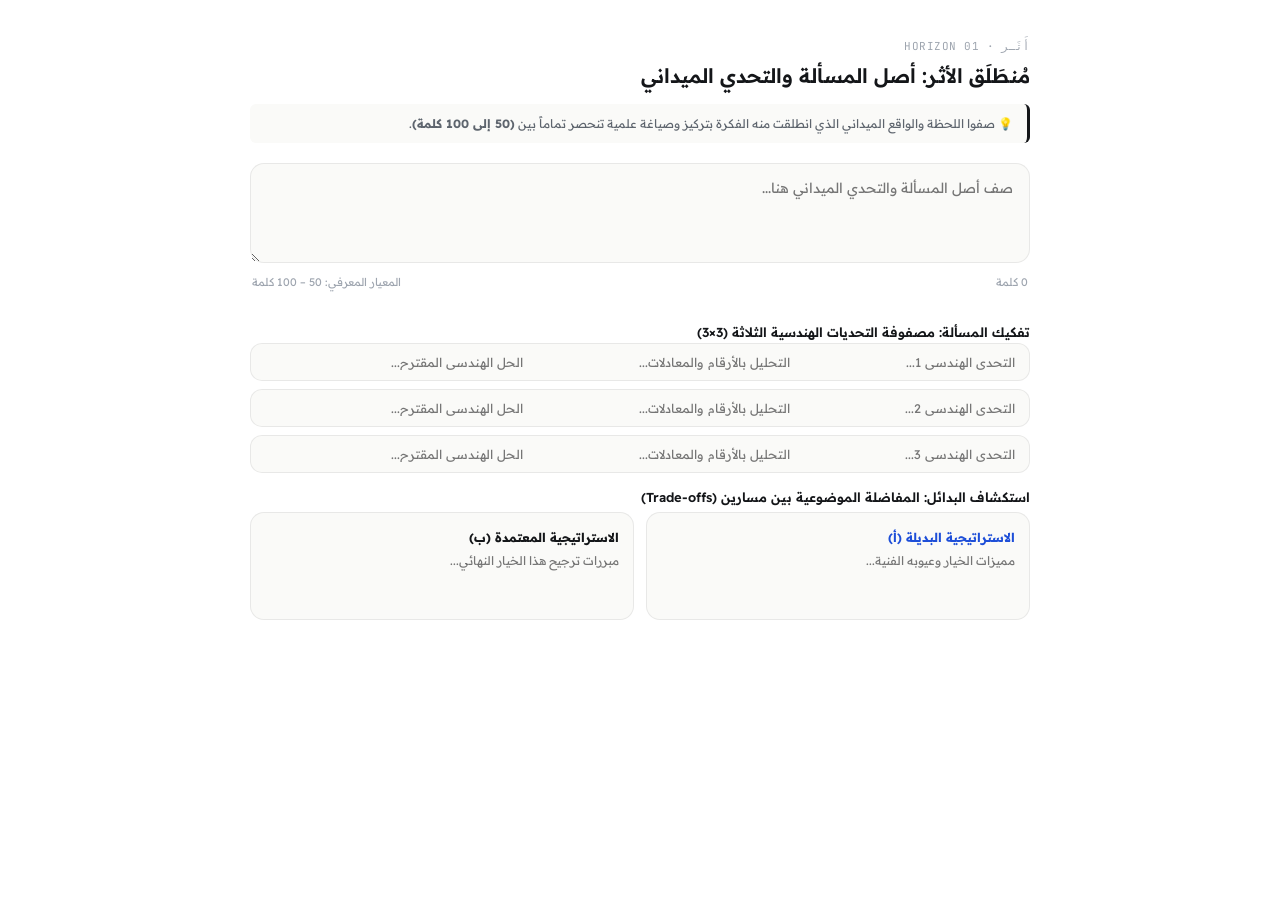
==== modules/01_منطلق_الأثر.html @ 94211a94 "Add files via upload" ====
<!DOCTYPE html>
<html lang="ar" dir="rtl">
<head>
  <meta charset="UTF-8">
  <meta name="viewport" content="width=device-width, initial-scale=1.0">
  <link rel="preconnect" href="https://fonts.googleapis.com">
  <link rel="preconnect" href="https://fonts.gstatic.com" crossorigin>
  <link href="https://fonts.googleapis.com/css2?family=JetBrains+Mono:wght@400;500;600&family=Readex+Pro:wght@300;400;500;600;700&display=swap" rel="stylesheet">

  <style>
    :root {
      --bg: #ffffff;
      --text-main: #141619;
      --text-muted: #5e656e;
      --text-subtle: #9ea5af;
      --border: rgba(0, 0, 0, 0.07);
      --accent-emerald: #10b981;
      --font-body: 'Readex Pro', sans-serif;
      --font-code: 'JetBrains Mono', monospace;
      --ease-genesis: cubic-bezier(0.16, 1, 0.3, 1);
    }

    * { box-sizing: border-box; margin: 0; padding: 0; font-family: var(--font-body); }
    body { background: var(--bg); color: var(--text-main); padding: clamp(20px, 3.5vw, 32px); line-height: 1.6; }

    .module-container { max-width: 780px; margin: 0 auto; display: flex; flex-direction: column; gap: 20px; }

    /* التولد النقطي المتتابع */
    .genesis-node {
      opacity: 0;
      transform-origin: center;
      animation: genesisBloom 0.7s var(--ease-genesis) forwards;
    }
    @keyframes genesisBloom {
      from { opacity: 0; transform: scale(0.95); filter: blur(5px); }
      to { opacity: 1; transform: scale(1); filter: blur(0); }
    }
    .d-1 { animation-delay: 0.08s; }
    .d-2 { animation-delay: 0.16s; }
    .d-3 { animation-delay: 0.24s; }

    .header-tag { font-family: var(--font-code); font-size: 11px; color: var(--text-subtle); letter-spacing: 0.5px; }
    h2 { font-size: clamp(17px, 3vw, 20px); font-weight: 600; margin: 2px 0 12px; }

    .guide-callout {
      background: #fafaf8; border-right: 3px solid var(--text-main);
      padding: 10px 14px; border-radius: 6px; font-size: 12px; color: var(--text-muted); line-height: 1.6;
    }

    textarea.input-box {
      width: 100%; border: 1px solid var(--border); border-radius: 14px;
      padding: 12px 16px; font-size: 14px; line-height: 1.8; color: var(--text-main);
      background: #fafaf8; outline: none; resize: vertical; min-height: 100px;
      transition: all 0.25s ease;
    }
    textarea.input-box:focus { border-color: var(--text-main); background: #ffffff; }

    .word-meter-bar {
      display: flex; justify-content: space-between; align-items: center;
      font-family: var(--font-code); font-size: 11px; color: var(--text-subtle); padding: 4px 2px;
    }
    .badge-in { color: var(--accent-emerald); font-weight: 600; }

    /* مصفوفة 3×3 */
    .section-subtitle { font-size: 13px; font-weight: 600; margin-top: 6px; }
    .matrix-row {
      background: #fafaf8; border: 1px solid var(--border); border-radius: 12px;
      padding: 10px 14px; display: grid; grid-template-columns: 1fr 1.2fr 1.2fr; gap: 10px; margin-bottom: 8px;
    }
    @media(max-width: 600px) { .matrix-row { grid-template-columns: 1fr; } }
    .matrix-row input { border: none; background: transparent; outline: none; font-size: 12.5px; color: var(--text-main); }

    /* مقارنة الاستراتيجيات البديلة */
    .strategy-grid { display: grid; grid-template-columns: 1fr 1fr; gap: 12px; margin-top: 4px; }
    @media(max-width: 600px) { .strategy-grid { grid-template-columns: 1fr; } }
    .strategy-card { background: #fafaf8; border: 1px solid var(--border); border-radius: 14px; padding: 14px; }
    .strategy-card strong { font-size: 12.5px; display: block; margin-bottom: 6px; }
    .strategy-card textarea { width: 100%; border: none; background: transparent; outline: none; font-size: 12px; resize: none; min-height: 45px; }
  </style>
</head>
<body>

  <div class="module-container">
    <div class="genesis-node d-1">
      <span class="header-tag">أَثَـر · HORIZON 01</span>
      <h2>مُنطَلَق الأثـر: أصل المسألة والتحدي الميداني</h2>
      <div class="guide-callout">
        💡 صفوا اللحظة والواقع الميداني الذي انطلقت منه الفكرة بتركيز وصياغة علمية تنحصر تماماً بين <strong>(50 إلى 100 كلمة)</strong>.
      </div>
    </div>

    <div class="genesis-node d-2">
      <textarea class="input-box" id="originText" placeholder="صف أصل المسألة والتحدي الميداني هنا..." oninput="audit()"></textarea>
      <div class="word-meter-bar">
        <span id="meterBadge">0 كلمة</span>
        <span>المعيار المعرفي: 50 – 100 كلمة</span>
      </div>
    </div>

    <div class="genesis-node d-3">
      <div class="section-subtitle">تفكيك المسألة: مصفوفة التحديات الهندسية الثلاثة (3×3)</div>
      
      <div class="matrix-row">
        <input type="text" id="m1_t" placeholder="التحدي الهندسي 1..." oninput="save()">
        <input type="text" id="m1_a" placeholder="التحليل بالأرقام والمعادلات..." oninput="save()">
        <input type="text" id="m1_s" placeholder="الحل الهندسي المقترح..." oninput="save()">
      </div>
      <div class="matrix-row">
        <input type="text" id="m2_t" placeholder="التحدي الهندسي 2..." oninput="save()">
        <input type="text" id="m2_a" placeholder="التحليل بالأرقام والمعادلات..." oninput="save()">
        <input type="text" id="m2_s" placeholder="الحل الهندسي المقترح..." oninput="save()">
      </div>
      <div class="matrix-row">
        <input type="text" id="m3_t" placeholder="التحدي الهندسي 3..." oninput="save()">
        <input type="text" id="m3_a" placeholder="التحليل بالأرقام والمعادلات..." oninput="save()">
        <input type="text" id="m3_s" placeholder="الحل الهندسي المقترح..." oninput="save()">
      </div>

      <div class="section-subtitle" style="margin-top: 14px;">استكشاف البدائل: المفاضلة الموضوعية بين مسارين (Trade-offs)</div>
      <div class="strategy-grid">
        <div class="strategy-card">
          <strong style="color:#1d4ed8;">الاستراتيجية البديلة (أ)</strong>
          <textarea id="stratA" placeholder="مميزات الخيار وعيوبه الفنية..." oninput="save()"></textarea>
        </div>
        <div class="strategy-card">
          <strong style="color:var(--text-main);">الاستراتيجية المعتمدة (ب)</strong>
          <textarea id="stratB" placeholder="مبررات ترجيح هذا الخيار النهائي..." oninput="save()"></textarea>
        </div>
      </div>
    </div>
  </div>

  <script>
    function audit() {
      const val = document.getElementById('originText').value.trim();
      const count = val ? val.split(/\s+/).length : 0;
      const badge = document.getElementById('meterBadge');
      badge.innerText = `${count} كلمة`;
      if (count >= 50 && count <= 100) {
        badge.className = "badge-in";
        badge.innerText = `${count} كلمة · النطاق المعياري مكتمل بتوازن ✓`;
      } else {
        badge.className = "";
      }
      save();
    }

    function save() {
      localStorage.setItem('ATHAR_MODULE_01', JSON.stringify({
        origin: document.getElementById('originText').value,
        m1: [document.getElementById('m1_t').value, document.getElementById('m1_a').value, document.getElementById('m1_s').value],
        m2: [document.getElementById('m2_t').value, document.getElementById('m2_a').value, document.getElementById('m2_s').value],
        m3: [document.getElementById('m3_t').value, document.getElementById('m3_a').value, document.getElementById('m3_s').value],
        stratA: document.getElementById('stratA').value,
        stratB: document.getElementById('stratB').value
      }));
    }

    window.onload = () => {
      const raw = localStorage.getItem('ATHAR_MODULE_01');
      if (raw) {
        const d = JSON.parse(raw);
        document.getElementById('originText').value = d.origin || '';
        if (d.m1) [document.getElementById('m1_t').value, document.getElementById('m1_a').value, document.getElementById('m1_s').value] = d.m1;
        if (d.m2) [document.getElementById('m2_t').value, document.getElementById('m2_a').value, document.getElementById('m2_s').value] = d.m2;
        if (d.m3) [document.getElementById('m3_t').value, document.getElementById('m3_a').value, document.getElementById('m3_s').value] = d.m3;
        document.getElementById('stratA').value = d.stratA || '';
        document.getElementById('stratB').value = d.stratB || '';
        audit();
      }
    };
  </script>
</body>
</html>
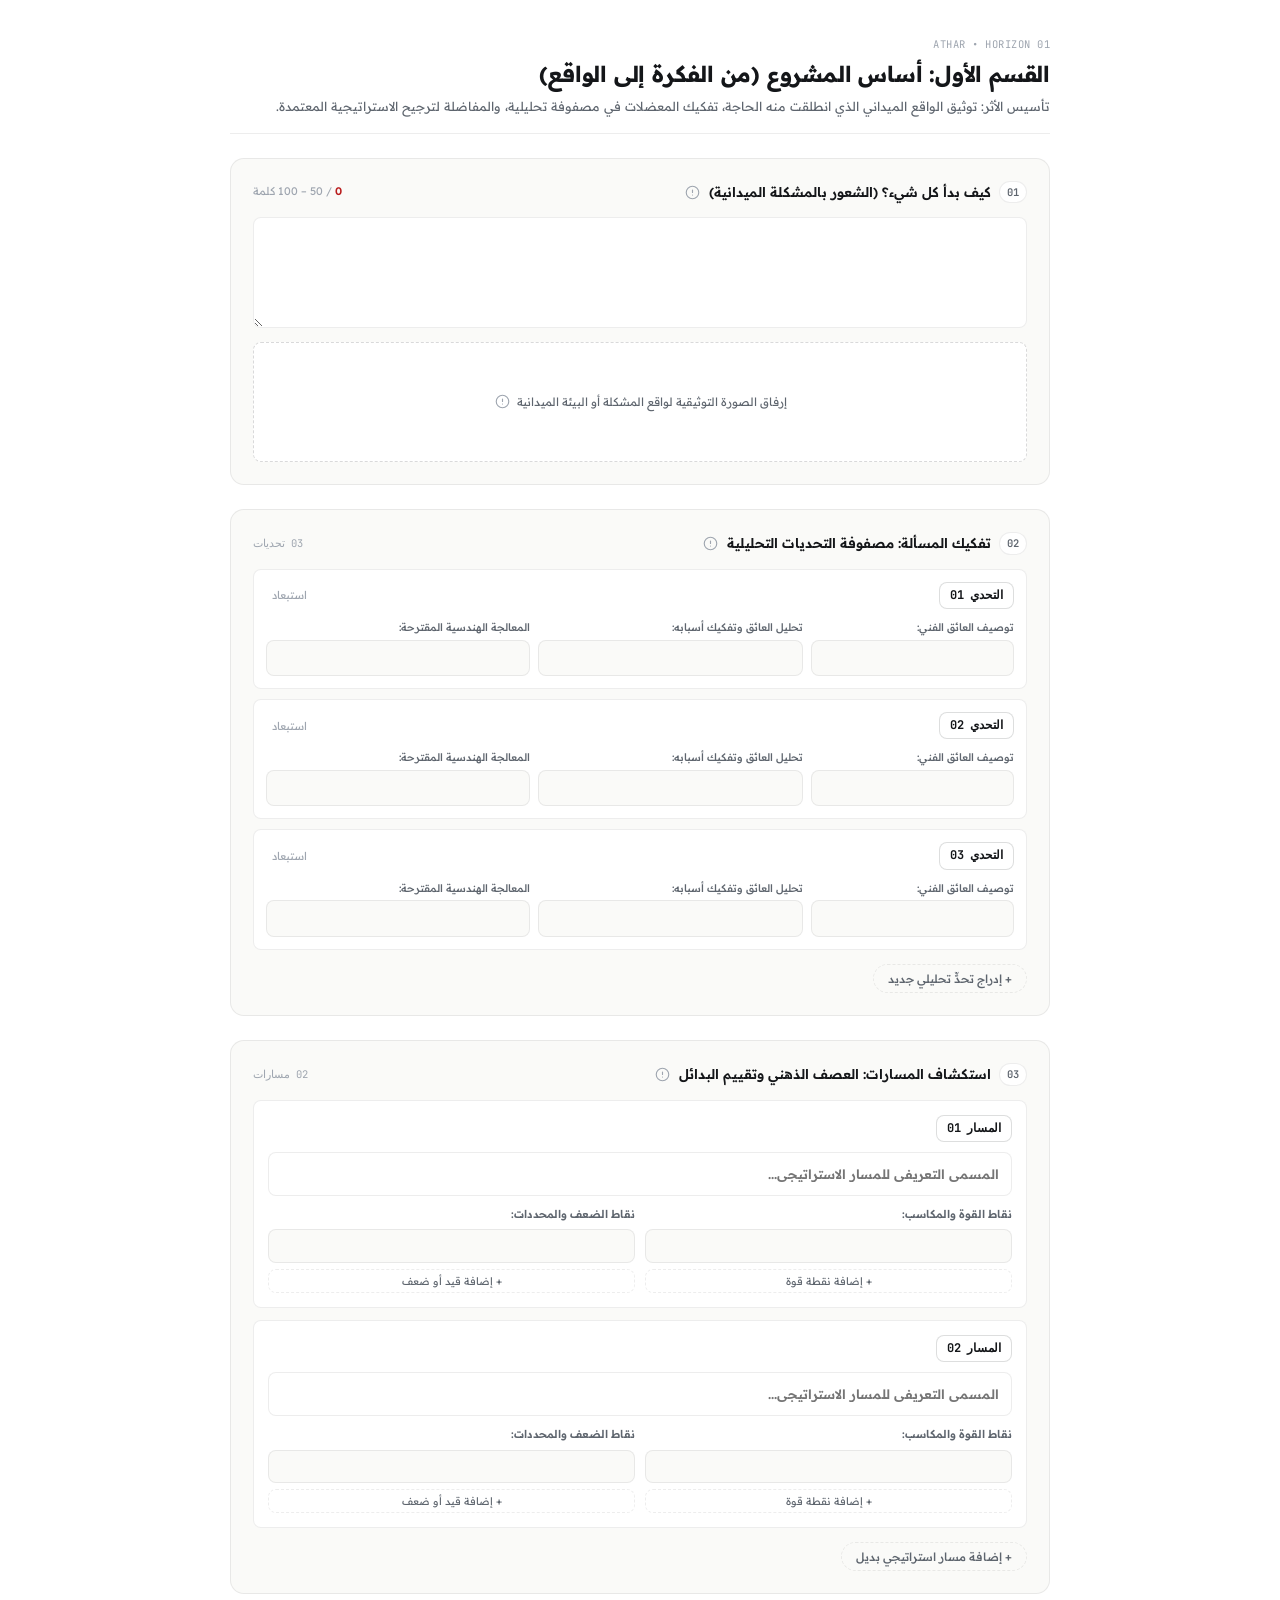
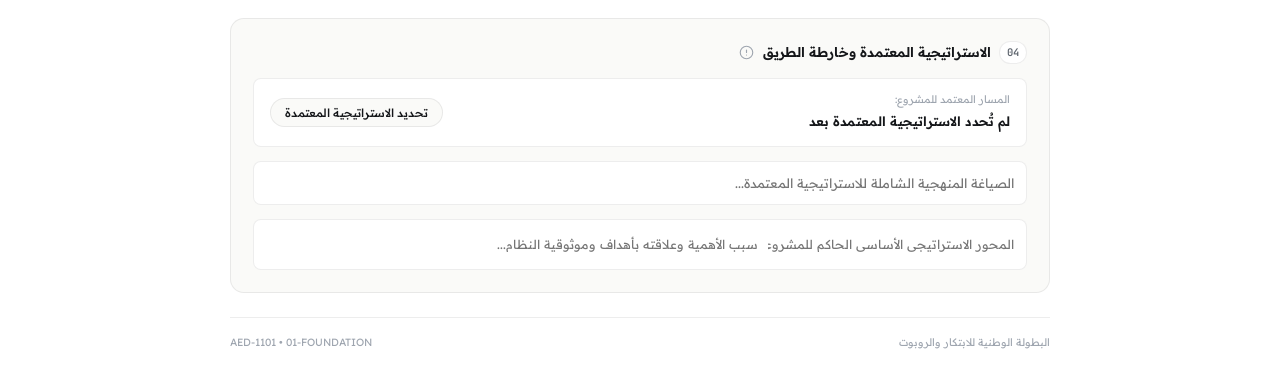
==== commit 7eed927a: "Update 01_منطلق_الأثر.html" ====
--- a/modules/01_منطلق_الأثر.html
+++ b/modules/01_منطلق_الأثر.html
@@ -2,173 +2,1257 @@
 <html lang="ar" dir="rtl">
 <head>
   <meta charset="UTF-8">
-  <meta name="viewport" content="width=device-width, initial-scale=1.0">
+  <meta name="viewport" content="width=device-width, initial-scale=1.0, maximum-scale=1.0, user-scalable=no, viewport-fit=cover">
+  <title>أَثَـر • مُنطَلَق الأثر</title>
+  
   <link rel="preconnect" href="https://fonts.googleapis.com">
   <link rel="preconnect" href="https://fonts.gstatic.com" crossorigin>
-  <link href="https://fonts.googleapis.com/css2?family=JetBrains+Mono:wght@400;500;600&family=Readex+Pro:wght@300;400;500;600;700&display=swap" rel="stylesheet">
+  <link href="https://fonts.googleapis.com/css2?family=JetBrains+Mono:wght@400;500;600;700&family=Readex+Pro:wght@300;400;500;600;700&display=swap" rel="stylesheet">
 
   <style>
     :root {
-      --bg: #ffffff;
-      --text-main: #141619;
-      --text-muted: #5e656e;
-      --text-subtle: #9ea5af;
-      --border: rgba(0, 0, 0, 0.07);
-      --accent-emerald: #10b981;
-      --font-body: 'Readex Pro', sans-serif;
+      --bg-sky: #faf9f6;
+      --surface-pure: #ffffff;
+      --surface-card: #fafaf8;
+      
+      --ink-deep: #141619;
+      --ink-soft: #5e656e;
+      --ink-subtle: #9ea5af;
+
+      --border-whisper: rgba(0, 0, 0, 0.07);
+      --border-focus: rgba(20, 22, 25, 0.3);
+
+      --accent-valid: #10b981;
+      --accent-alert: #b91c1c;
+
+      --font-body: 'Readex Pro', -apple-system, sans-serif;
       --font-code: 'JetBrains Mono', monospace;
-      --ease-genesis: cubic-bezier(0.16, 1, 0.3, 1);
-    }
-
-    * { box-sizing: border-box; margin: 0; padding: 0; font-family: var(--font-body); }
-    body { background: var(--bg); color: var(--text-main); padding: clamp(20px, 3.5vw, 32px); line-height: 1.6; }
-
-    .module-container { max-width: 780px; margin: 0 auto; display: flex; flex-direction: column; gap: 20px; }
-
-    /* التولد النقطي المتتابع */
-    .genesis-node {
+
+      --radius-sm: 8px;
+      --radius-md: 14px;
+      --radius-pill: 9999px;
+
+      --ease: cubic-bezier(0.16, 1, 0.3, 1);
+    }
+
+    * {
+      box-sizing: border-box;
+      margin: 0;
+      padding: 0;
+      font-family: var(--font-body);
+      -webkit-font-smoothing: antialiased;
+    }
+
+    html, body {
+      width: 100%;
+      max-width: 100vw;
+      overflow-x: hidden;
+      background-color: var(--surface-pure);
+      color: var(--ink-deep);
+    }
+
+    body {
+      padding: clamp(16px, 3.5vw, 36px) clamp(12px, 3vw, 28px);
+      line-height: 1.6;
+    }
+
+    .master-flow {
+      max-width: 820px;
+      margin: 0 auto;
+      display: flex;
+      flex-direction: column;
+      gap: 24px;
+      width: 100%;
+    }
+
+    /* الترويسة الرئيسية */
+    .folio-header {
+      display: flex;
+      flex-direction: column;
+      gap: 4px;
+      padding-bottom: 16px;
+      border-bottom: 1px solid var(--border-whisper);
+    }
+    .folio-meta {
+      font-family: var(--font-code);
+      font-size: 10.5px;
+      color: var(--ink-subtle);
+      letter-spacing: 0.5px;
+    }
+    .folio-heading {
+      font-size: clamp(18px, 2.8vw, 22px);
+      font-weight: 700;
+      letter-spacing: -0.2px;
+      color: var(--ink-deep);
+    }
+    .folio-brief {
+      font-size: 12.5px;
+      color: var(--ink-soft);
+      line-height: 1.65;
+    }
+
+    /* كتل الأقسام */
+    .stage-section {
+      background: var(--surface-card);
+      border-radius: var(--radius-md);
+      border: 1px solid var(--border-whisper);
+      padding: clamp(14px, 3vw, 22px);
+      display: flex;
+      flex-direction: column;
+      gap: 14px;
+      transition: all 0.3s var(--ease);
+      scroll-margin-top: 18px;
+    }
+    .stage-section:focus-within {
+      background: var(--surface-pure);
+      border-color: rgba(20, 22, 25, 0.2);
+      box-shadow: 0 10px 30px -10px rgba(0, 0, 0, 0.04);
+    }
+
+    .stage-bar {
+      display: flex;
+      justify-content: space-between;
+      align-items: center;
+      gap: 10px;
+      flex-wrap: wrap;
+    }
+    .stage-identity {
+      display: flex;
+      align-items: center;
+      gap: 8px;
+      flex: 1;
+      min-width: 200px;
+    }
+    .stage-num {
+      font-family: var(--font-code);
+      font-size: 10.5px;
+      font-weight: 600;
+      color: var(--ink-soft);
+      background: var(--surface-pure);
+      padding: 2px 7px;
+      border-radius: var(--radius-pill);
+      border: 1px solid var(--border-whisper);
+      flex-shrink: 0;
+    }
+    .stage-title {
+      font-size: 13.5px;
+      font-weight: 600;
+      color: var(--ink-deep);
+      line-height: 1.4;
+    }
+
+    /* شارات الترقيم التلقائي الموقرة */
+    .auto-num-badge {
+      font-family: var(--font-code);
+      font-size: 12px;
+      font-weight: 700;
+      color: var(--ink-deep);
+      background: var(--surface-pure);
+      padding: 3px 10px;
+      border-radius: var(--radius-sm);
+      border: 1px solid rgba(20, 22, 25, 0.14);
+      letter-spacing: -0.2px;
+      display: inline-flex;
+      align-items: center;
+      gap: 6px;
+    }
+
+    /* زر التلميح */
+    .beacon-btn {
+      width: 18px;
+      height: 18px;
+      border-radius: 50%;
+      border: none;
+      background: transparent;
+      display: inline-flex;
+      align-items: center;
+      justify-content: center;
+      color: var(--ink-subtle);
+      cursor: pointer;
+      flex-shrink: 0;
+      padding: 0;
+      transition: color 0.2s, transform 0.2s;
+    }
+    .beacon-btn:hover, .beacon-btn.active {
+      color: var(--ink-deep);
+      transform: scale(1.15);
+    }
+    .beacon-btn svg {
+      width: 15px;
+      height: 15px;
+    }
+
+    /* النافذة العائمة المركزية المانعة للفيضان */
+    #masterTooltip {
+      position: fixed;
+      z-index: 100000;
+      background: #141619;
+      color: #ffffff;
+      font-size: 11px;
+      font-weight: 400;
+      line-height: 1.55;
+      padding: 9px 13px;
+      border-radius: var(--radius-sm);
+      box-shadow: 0 10px 30px rgba(0, 0, 0, 0.25);
+      pointer-events: none;
       opacity: 0;
-      transform-origin: center;
-      animation: genesisBloom 0.7s var(--ease-genesis) forwards;
-    }
-    @keyframes genesisBloom {
-      from { opacity: 0; transform: scale(0.95); filter: blur(5px); }
-      to { opacity: 1; transform: scale(1); filter: blur(0); }
-    }
-    .d-1 { animation-delay: 0.08s; }
-    .d-2 { animation-delay: 0.16s; }
-    .d-3 { animation-delay: 0.24s; }
-
-    .header-tag { font-family: var(--font-code); font-size: 11px; color: var(--text-subtle); letter-spacing: 0.5px; }
-    h2 { font-size: clamp(17px, 3vw, 20px); font-weight: 600; margin: 2px 0 12px; }
-
-    .guide-callout {
-      background: #fafaf8; border-right: 3px solid var(--text-main);
-      padding: 10px 14px; border-radius: 6px; font-size: 12px; color: var(--text-muted); line-height: 1.6;
-    }
-
-    textarea.input-box {
-      width: 100%; border: 1px solid var(--border); border-radius: 14px;
-      padding: 12px 16px; font-size: 14px; line-height: 1.8; color: var(--text-main);
-      background: #fafaf8; outline: none; resize: vertical; min-height: 100px;
-      transition: all 0.25s ease;
-    }
-    textarea.input-box:focus { border-color: var(--text-main); background: #ffffff; }
-
-    .word-meter-bar {
-      display: flex; justify-content: space-between; align-items: center;
-      font-family: var(--font-code); font-size: 11px; color: var(--text-subtle); padding: 4px 2px;
-    }
-    .badge-in { color: var(--accent-emerald); font-weight: 600; }
-
-    /* مصفوفة 3×3 */
-    .section-subtitle { font-size: 13px; font-weight: 600; margin-top: 6px; }
-    .matrix-row {
-      background: #fafaf8; border: 1px solid var(--border); border-radius: 12px;
-      padding: 10px 14px; display: grid; grid-template-columns: 1fr 1.2fr 1.2fr; gap: 10px; margin-bottom: 8px;
-    }
-    @media(max-width: 600px) { .matrix-row { grid-template-columns: 1fr; } }
-    .matrix-row input { border: none; background: transparent; outline: none; font-size: 12.5px; color: var(--text-main); }
-
-    /* مقارنة الاستراتيجيات البديلة */
-    .strategy-grid { display: grid; grid-template-columns: 1fr 1fr; gap: 12px; margin-top: 4px; }
-    @media(max-width: 600px) { .strategy-grid { grid-template-columns: 1fr; } }
-    .strategy-card { background: #fafaf8; border: 1px solid var(--border); border-radius: 14px; padding: 14px; }
-    .strategy-card strong { font-size: 12.5px; display: block; margin-bottom: 6px; }
-    .strategy-card textarea { width: 100%; border: none; background: transparent; outline: none; font-size: 12px; resize: none; min-height: 45px; }
+      visibility: hidden;
+      transform: translateY(4px);
+      transition: opacity 0.2s var(--ease), transform 0.2s var(--ease);
+      max-width: 250px;
+      box-sizing: border-box;
+      white-space: normal;
+    }
+    #masterTooltip.visible {
+      opacity: 1;
+      visibility: visible;
+      transform: translateY(0);
+    }
+
+    /* عداد الكلمات المندمج */
+    .word-meter-inline {
+      font-family: var(--font-code);
+      font-size: 11px;
+      color: var(--ink-subtle);
+      display: inline-flex;
+      align-items: baseline;
+      gap: 3px;
+      white-space: nowrap !important;
+      flex-shrink: 0;
+    }
+    .meter-current {
+      font-weight: 600;
+      color: var(--ink-soft);
+      transition: color 0.2s;
+    }
+    .word-meter-inline.in-range .meter-current { color: var(--accent-valid); }
+    .word-meter-inline.out-range .meter-current { color: var(--accent-alert); }
+
+    /* الحقول النصية المعيارية */
+    textarea, input[type="text"] {
+      width: 100%;
+      border: 1px solid var(--border-whisper);
+      border-radius: var(--radius-sm);
+      padding: 10px 12px;
+      font-size: 13px;
+      line-height: 1.7;
+      color: var(--ink-deep);
+      background: var(--surface-pure);
+      outline: none;
+      transition: border-color 0.2s var(--ease), box-shadow 0.2s var(--ease);
+    }
+    textarea:focus, input[type="text"]:focus {
+      border-color: var(--border-focus);
+      box-shadow: 0 0 0 3px rgba(20, 22, 25, 0.035);
+    }
+    textarea {
+      resize: vertical;
+      min-height: 75px;
+    }
+
+    /* مسرح إرفاق الصورة التأسيسية */
+    .media-shelf {
+      border: 1px dashed rgba(20, 22, 25, 0.16);
+      border-radius: var(--radius-sm);
+      background: var(--surface-pure);
+      padding: 16px;
+      display: flex;
+      flex-direction: column;
+      align-items: center;
+      justify-content: center;
+      text-align: center;
+      gap: 6px;
+      cursor: pointer;
+      position: relative;
+      transition: border-color 0.2s;
+      min-height: 120px;
+    }
+    .media-shelf:hover {
+      border-color: var(--ink-deep);
+    }
+    .media-shelf-text {
+      font-size: 11.5px;
+      color: var(--ink-soft);
+    }
+    .media-display {
+      max-width: 100%;
+      max-height: 240px;
+      border-radius: var(--radius-sm);
+      display: none;
+      object-fit: contain;
+    }
+
+    /* نظام الحذف والتأكيد السلس من خطوتين */
+    .inline-action-slot {
+      display: flex;
+      align-items: center;
+      gap: 6px;
+    }
+    .btn-discrete-action {
+      border: none;
+      background: transparent;
+      color: var(--ink-subtle);
+      cursor: pointer;
+      font-size: 11px;
+      padding: 3px 6px;
+      border-radius: var(--radius-sm);
+      transition: all 0.2s var(--ease);
+    }
+    .btn-discrete-action:hover { color: var(--accent-alert); }
+
+    .confirm-pop-deck {
+      display: none;
+      align-items: center;
+      gap: 6px;
+      background: var(--surface-pure);
+      padding: 2px 6px;
+      border-radius: var(--radius-sm);
+      border: 1px solid rgba(185, 28, 28, 0.25);
+    }
+    .confirm-pop-deck.active {
+      display: inline-flex;
+    }
+    .btn-affirm-del {
+      border: none;
+      background: var(--accent-alert);
+      color: #ffffff;
+      font-size: 10px;
+      font-weight: 600;
+      padding: 3px 8px;
+      border-radius: var(--radius-pill);
+      cursor: pointer;
+    }
+    .btn-cancel-del {
+      border: none;
+      background: transparent;
+      color: var(--ink-soft);
+      font-size: 10px;
+      cursor: pointer;
+      padding: 2px 4px;
+    }
+
+    /* مصفوفة التحديات التحليلية */
+    .ledger-stack {
+      display: flex;
+      flex-direction: column;
+      gap: 10px;
+    }
+    .ledger-entry {
+      background: var(--surface-pure);
+      border: 1px solid var(--border-whisper);
+      border-radius: var(--radius-sm);
+      padding: 12px;
+      display: flex;
+      flex-direction: column;
+      gap: 10px;
+      scroll-margin-top: 18px;
+    }
+    .ledger-head {
+      display: flex;
+      justify-content: space-between;
+      align-items: center;
+    }
+
+    .ledger-triplet {
+      display: grid;
+      grid-template-columns: 1fr 1.3fr 1.3fr;
+      gap: 8px;
+    }
+    @media(max-width: 650px) {
+      .ledger-triplet { grid-template-columns: 1fr; }
+    }
+    .triplet-label {
+      font-size: 10.5px;
+      font-weight: 500;
+      color: var(--ink-soft);
+      margin-bottom: 4px;
+      display: block;
+    }
+    .ledger-triplet input {
+      background: var(--surface-card);
+      font-size: 12px;
+      padding: 7px 10px;
+    }
+
+    /* فضاء استكشاف البدائل */
+    .strategy-deck {
+      display: flex;
+      flex-direction: column;
+      gap: 12px;
+    }
+    .strategy-card {
+      border: 1px solid var(--border-whisper);
+      border-radius: var(--radius-sm);
+      background: var(--surface-pure);
+      padding: 14px;
+      display: flex;
+      flex-direction: column;
+      gap: 10px;
+      transition: border-color 0.2s;
+      scroll-margin-top: 18px;
+    }
+    .strategy-card.is-chosen {
+      border-color: var(--ink-deep);
+      box-shadow: 0 4px 14px -4px rgba(0, 0, 0, 0.05);
+    }
+    .strategy-top-line {
+      display: flex;
+      justify-content: space-between;
+      align-items: center;
+    }
+
+    /* التعديد الذري لنقاط القوة والضعف */
+    .atomic-split-grid {
+      display: grid;
+      grid-template-columns: 1fr 1fr;
+      gap: 10px;
+    }
+    @media(max-width: 600px) {
+      .atomic-split-grid { grid-template-columns: 1fr; }
+    }
+    .atomic-column {
+      display: flex;
+      flex-direction: column;
+      gap: 6px;
+    }
+    .atomic-column-header {
+      font-size: 11px;
+      font-weight: 600;
+      color: var(--ink-soft);
+    }
+    .atomic-list {
+      display: flex;
+      flex-direction: column;
+      gap: 6px;
+    }
+    .atomic-point-row {
+      display: flex;
+      align-items: center;
+      gap: 4px;
+    }
+    .atomic-point-row input {
+      background: var(--surface-card);
+      padding: 6px 9px;
+      font-size: 11.5px;
+    }
+    .btn-remove-point {
+      border: none;
+      background: transparent;
+      color: var(--ink-subtle);
+      cursor: pointer;
+      font-size: 11px;
+      padding: 2px 4px;
+    }
+    .btn-remove-point:hover { color: var(--accent-alert); }
+
+    .btn-add-point {
+      background: transparent;
+      border: 1px dashed var(--border-whisper);
+      border-radius: var(--radius-sm);
+      padding: 4px 8px;
+      font-size: 10.5px;
+      color: var(--ink-soft);
+      cursor: pointer;
+      text-align: center;
+      transition: all 0.2s;
+    }
+    .btn-add-point:hover {
+      border-color: var(--ink-deep);
+      color: var(--ink-deep);
+    }
+
+    /* أزرار الإضافة الذرية */
+    .btn-append-atom {
+      background: transparent;
+      border: 1px dashed var(--border-whisper);
+      border-radius: var(--radius-pill);
+      padding: 6px 14px;
+      font-size: 11.5px;
+      font-weight: 500;
+      color: var(--ink-soft);
+      cursor: pointer;
+      display: inline-flex;
+      align-items: center;
+      gap: 5px;
+      align-self: flex-start;
+      transition: all 0.2s;
+    }
+    .btn-append-atom:hover {
+      border-color: var(--ink-deep);
+      color: var(--ink-deep);
+    }
+
+    /* المحطة الرابعة: الاستراتيجية المعتمدة ومحورها الأساسي */
+    .adopted-verdict-card {
+      border: 1px solid var(--border-whisper);
+      border-radius: var(--radius-sm);
+      background: var(--surface-pure);
+      padding: 12px 16px;
+      display: flex;
+      justify-content: space-between;
+      align-items: center;
+      gap: 12px;
+      flex-wrap: wrap;
+    }
+    .adopted-title-view {
+      font-size: 13px;
+      font-weight: 600;
+      color: var(--ink-deep);
+    }
+    .btn-invoke-picker {
+      background: var(--surface-card);
+      border: 1px solid var(--border-whisper);
+      border-radius: var(--radius-pill);
+      padding: 6px 14px;
+      font-size: 11.5px;
+      font-weight: 500;
+      color: var(--ink-deep);
+      cursor: pointer;
+      transition: all 0.2s;
+    }
+    .btn-invoke-picker:hover {
+      background: var(--ink-deep);
+      color: #ffffff;
+      border-color: var(--ink-deep);
+    }
+
+    /* المحور الاستراتيجي الأساسي المفرَد */
+    .single-pillar-layout {
+      display: grid;
+      grid-template-columns: 1fr 2fr;
+      gap: 10px;
+      background: var(--surface-pure);
+      border: 1px solid var(--border-whisper);
+      border-radius: var(--radius-sm);
+      padding: 10px 12px;
+      align-items: center;
+    }
+    @media (max-width: 600px) {
+      .single-pillar-layout { grid-template-columns: 1fr; }
+    }
+    .single-pillar-layout input {
+      border: none;
+      background: transparent;
+      padding: 4px 0;
+      font-size: 12.5px;
+      border-radius: 0;
+    }
+    .single-pillar-layout input:focus {
+      border-bottom: 1px solid var(--ink-deep);
+      box-shadow: none;
+    }
+
+    /* نافذة الاختيار المنضبطة */
+    .sheet-scrim {
+      position: fixed;
+      top: 0; left: 0; right: 0; bottom: 0;
+      background: rgba(20, 22, 25, 0.4);
+      backdrop-filter: blur(4px);
+      display: none;
+      align-items: center;
+      justify-content: center;
+      z-index: 20000;
+      padding: 16px;
+    }
+    .sheet-card {
+      background: var(--surface-pure);
+      border-radius: var(--radius-md);
+      border: 1px solid var(--border-whisper);
+      width: 100%;
+      max-width: 520px;
+      padding: 20px;
+      display: flex;
+      flex-direction: column;
+      gap: 14px;
+      box-shadow: 0 16px 40px rgba(0, 0, 0, 0.12);
+    }
+    .sheet-stream {
+      display: flex;
+      flex-direction: column;
+      gap: 8px;
+      max-height: 300px;
+      overflow-y: auto;
+    }
+    .sheet-choice {
+      background: var(--surface-card);
+      border: 1px solid var(--border-whisper);
+      border-radius: var(--radius-sm);
+      padding: 10px 12px;
+      cursor: pointer;
+      display: flex;
+      flex-direction: column;
+      gap: 3px;
+      transition: all 0.2s;
+    }
+    .sheet-choice:hover {
+      border-color: var(--ink-deep);
+      background: #ffffff;
+    }
+    .sheet-choice.active {
+      border-color: var(--ink-deep);
+      background: #ffffff;
+      outline: 1.5px solid var(--ink-deep);
+    }
+
+    /* التذييل الرسمي */
+    .folio-footer {
+      display: flex;
+      justify-content: space-between;
+      align-items: center;
+      padding-top: 16px;
+      border-top: 1px solid var(--border-whisper);
+      font-size: 10.5px;
+      font-family: var(--font-code);
+      color: var(--ink-subtle);
+    }
   </style>
 </head>
 <body>
 
-  <div class="module-container">
-    <div class="genesis-node d-1">
-      <span class="header-tag">أَثَـر · HORIZON 01</span>
-      <h2>مُنطَلَق الأثـر: أصل المسألة والتحدي الميداني</h2>
-      <div class="guide-callout">
-        💡 صفوا اللحظة والواقع الميداني الذي انطلقت منه الفكرة بتركيز وصياغة علمية تنحصر تماماً بين <strong>(50 إلى 100 كلمة)</strong>.
-      </div>
-    </div>
-
-    <div class="genesis-node d-2">
-      <textarea class="input-box" id="originText" placeholder="صف أصل المسألة والتحدي الميداني هنا..." oninput="audit()"></textarea>
-      <div class="word-meter-bar">
-        <span id="meterBadge">0 كلمة</span>
-        <span>المعيار المعرفي: 50 – 100 كلمة</span>
-      </div>
-    </div>
-
-    <div class="genesis-node d-3">
-      <div class="section-subtitle">تفكيك المسألة: مصفوفة التحديات الهندسية الثلاثة (3×3)</div>
-      
-      <div class="matrix-row">
-        <input type="text" id="m1_t" placeholder="التحدي الهندسي 1..." oninput="save()">
-        <input type="text" id="m1_a" placeholder="التحليل بالأرقام والمعادلات..." oninput="save()">
-        <input type="text" id="m1_s" placeholder="الحل الهندسي المقترح..." oninput="save()">
-      </div>
-      <div class="matrix-row">
-        <input type="text" id="m2_t" placeholder="التحدي الهندسي 2..." oninput="save()">
-        <input type="text" id="m2_a" placeholder="التحليل بالأرقام والمعادلات..." oninput="save()">
-        <input type="text" id="m2_s" placeholder="الحل الهندسي المقترح..." oninput="save()">
-      </div>
-      <div class="matrix-row">
-        <input type="text" id="m3_t" placeholder="التحدي الهندسي 3..." oninput="save()">
-        <input type="text" id="m3_a" placeholder="التحليل بالأرقام والمعادلات..." oninput="save()">
-        <input type="text" id="m3_s" placeholder="الحل الهندسي المقترح..." oninput="save()">
-      </div>
-
-      <div class="section-subtitle" style="margin-top: 14px;">استكشاف البدائل: المفاضلة الموضوعية بين مسارين (Trade-offs)</div>
-      <div class="strategy-grid">
-        <div class="strategy-card">
-          <strong style="color:#1d4ed8;">الاستراتيجية البديلة (أ)</strong>
-          <textarea id="stratA" placeholder="مميزات الخيار وعيوبه الفنية..." oninput="save()"></textarea>
+  <!-- حاوية التلميح المركزية الحرة المحسوبة برمجياً لمنع فيضان الشاشة -->
+  <div id="masterTooltip"></div>
+
+  <div class="master-flow">
+
+    <!-- الترويسة الرئيسية -->
+    <header class="folio-header">
+      <span class="folio-meta">ATHAR • HORIZON 01</span>
+      <h1 class="folio-heading">القسم الأول: أساس المشروع (من الفكرة إلى الواقع)</h1>
+      <p class="folio-brief">
+        تأسيس الأثر: توثيق الواقع الميداني الذي انطلقت منه الحاجة، تفكيك المعضلات في مصفوفة تحليلية، والمفاضلة لترجيح الاستراتيجية المعتمدة.
+      </p>
+    </header>
+
+    <!-- 01: الشعور بالمشكلة الميدانية -->
+    <section class="stage-section">
+      <div class="stage-bar">
+        <div class="stage-identity">
+          <span class="stage-num">01</span>
+          <h2 class="stage-title">كيف بدأ كل شيء؟ (الشعور بالمشكلة الميدانية)</h2>
+          
+          <button type="button" class="beacon-btn" data-tip="توصيف الواقع الميداني وظروف النشأة الحقيقية التي انبثقت منها الحاجة، مع حصر الصياغة في المشكلة الواقعية دون استباق للحلول المقترحة." aria-label="إرشاد">
+            <svg viewBox="0 0 24 24" fill="none" stroke="currentColor" stroke-width="1.8" stroke-linecap="round" stroke-linejoin="round">
+              <circle cx="12" cy="12" r="10"/><line x1="12" y1="8" x2="12" y2="12"/><line x1="12" y1="16" x2="12.01" y2="16"/>
+            </svg>
+          </button>
         </div>
-        <div class="strategy-card">
-          <strong style="color:var(--text-main);">الاستراتيجية المعتمدة (ب)</strong>
-          <textarea id="stratB" placeholder="مبررات ترجيح هذا الخيار النهائي..." oninput="save()"></textarea>
+
+        <div class="word-meter-inline" id="originMeterWrap">
+          <span class="meter-current" id="wordCountDigit">0</span>
+          <span>/ 50 – 100 كلمة</span>
         </div>
       </div>
+
+      <textarea id="originNarration" rows="4" oninput="evaluateOriginMeter()"></textarea>
+
+      <!-- حيز الصورة التأسيسية -->
+      <div class="media-shelf" onclick="handleOriginShelfClick('originMediaInput', event)">
+        <div style="display:flex; align-items:center; gap:6px;">
+          <span class="media-shelf-text" id="originMediaPrompt">إرفاق الصورة التوثيقية لواقع المشكلة أو البيئة الميدانية</span>
+          <button type="button" class="beacon-btn" data-tip="يُشترط أن تكون الصورة بصيغة PNG أو JPEG فقط، وذات وضوح مأخوذ من واقع التجربة الميدانية أو التخطيطات الأولية." aria-label="شروط الصورة">
+            <svg viewBox="0 0 24 24" fill="none" stroke="currentColor" stroke-width="1.8" stroke-linecap="round" stroke-linejoin="round">
+              <circle cx="12" cy="12" r="10"/><line x1="12" y1="8" x2="12" y2="12"/><line x1="12" y1="16" x2="12.01" y2="16"/>
+            </svg>
+          </button>
+        </div>
+        <input type="file" id="originMediaInput" accept="image/png, image/jpeg" style="display:none;" onchange="handleOriginImage(this)">
+        <img id="originMediaView" class="media-display" alt="توثيق المشكلة">
+        
+        <!-- إزالة الصورة بنظام تأكيد سلس من خطوتين -->
+        <div id="origin_del_container" style="display:none; position:absolute; top:8px; left:8px; z-index:10;">
+          <button type="button" class="btn-discrete-action" style="background:var(--ink-deep); color:#fff; font-size:9.5px; border-radius:var(--radius-pill); padding:2px 8px;" id="origin_del_init" onclick="armOriginMediaDelete()">إزالة الصورة</button>
+          <div class="confirm-pop-deck" id="origin_del_confirm">
+            <button type="button" class="btn-affirm-del" onclick="disarmAndExecuteOriginMediaDelete()">تأكيد</button>
+            <button type="button" class="btn-cancel-del" onclick="disarmOriginMediaDelete()">تراجع</button>
+          </div>
+        </div>
+      </div>
+    </section>
+
+    <!-- 02: مصفوفة التحديات التحليلية -->
+    <section class="stage-section">
+      <div class="stage-bar">
+        <div class="stage-identity">
+          <span class="stage-num">02</span>
+          <h2 class="stage-title">تفكيك المسألة: مصفوفة التحديات التحليلية</h2>
+          
+          <button type="button" class="beacon-btn" data-tip="تفكيك المشكلة الكبرى إلى تحديات فنية دقيقة مدعومة بتحليل الأسباب الجذرية والعوامل المؤثرة، مع بيان المعالجة المقترحة لكل تحدٍ." aria-label="إرشاد">
+            <svg viewBox="0 0 24 24" fill="none" stroke="currentColor" stroke-width="1.8" stroke-linecap="round" stroke-linejoin="round">
+              <circle cx="12" cy="12" r="10"/><line x1="12" y1="8" x2="12" y2="12"/><line x1="12" y1="16" x2="12.01" y2="16"/>
+            </svg>
+          </button>
+        </div>
+
+        <span style="font-family:var(--font-code); font-size:10.5px; color:var(--ink-subtle);" id="challengesCountLabel">03 تحديات</span>
+      </div>
+
+      <div class="ledger-stack" id="challengesLedger"></div>
+
+      <button type="button" class="btn-append-atom" onclick="appendNewChallengeRow()">
+        + إدراج تحدٍّ تحليلي جديد
+      </button>
+    </section>
+
+    <!-- 03: استكشاف المسارات وتقييم البدائل -->
+    <section class="stage-section">
+      <div class="stage-bar">
+        <div class="stage-identity">
+          <span class="stage-num">03</span>
+          <h2 class="stage-title">استكشاف المسارات: العصف الذهني وتقييم البدائل</h2>
+
+          <button type="button" class="beacon-btn" data-tip="المفاضلة الموضوعية بين مسارين مختلفين جذرياً على الأقل، مع تفصيل نقاط القوة ومكامن الضعف لكل خيار بصورة ذرية مستقلة." aria-label="إرشاد">
+            <svg viewBox="0 0 24 24" fill="none" stroke="currentColor" stroke-width="1.8" stroke-linecap="round" stroke-linejoin="round">
+              <circle cx="12" cy="12" r="10"/><line x1="12" y1="8" x2="12" y2="12"/><line x1="12" y1="16" x2="12.01" y2="16"/>
+            </svg>
+          </button>
+        </div>
+
+        <span style="font-family:var(--font-code); font-size:10.5px; color:var(--ink-subtle);" id="strategiesCountLabel">02 مسارات</span>
+      </div>
+
+      <div class="strategy-deck" id="strategiesDeck"></div>
+
+      <button type="button" class="btn-append-atom" onclick="appendNewStrategyNode()">
+        + إضافة مسار استراتيجي بديل
+      </button>
+    </section>
+
+    <!-- 04: الاستراتيجية المعتمدة وخارطة الطريق (محور استراتيجي أساسي واحد) -->
+    <section class="stage-section">
+      <div class="stage-bar">
+        <div class="stage-identity">
+          <span class="stage-num">04</span>
+          <h2 class="stage-title">الاستراتيجية المعتمدة وخارطة الطريق</h2>
+
+          <button type="button" class="beacon-btn" data-tip="تحديد المسار الفائز من البدائل المدروسة، وصياغة الاستراتيجية المعتمدة ومحور ارتكازها الأساسي." aria-label="إرشاد">
+            <svg viewBox="0 0 24 24" fill="none" stroke="currentColor" stroke-width="1.8" stroke-linecap="round" stroke-linejoin="round">
+              <circle cx="12" cy="12" r="10"/><line x1="12" y1="8" x2="12" y2="12"/><line x1="12" y1="16" x2="12.01" y2="16"/>
+            </svg>
+          </button>
+        </div>
+      </div>
+
+      <!-- بطاقة إقرار المسار الفائز -->
+      <div class="adopted-verdict-card">
+        <div>
+          <span style="font-size:10.5px; color:var(--ink-subtle); display:block;">المسار المعتمد للمشروع:</span>
+          <span class="adopted-title-view" id="adoptedDisplayTitle">لم تُحدد الاستراتيجية المعتمدة بعد</span>
+        </div>
+        <button type="button" class="btn-invoke-picker" onclick="openStrategyPicker()">
+          تحديد الاستراتيجية المعتمدة
+        </button>
+      </div>
+
+      <input type="text" id="finalStrategyStatement" placeholder="الصياغة المنهجية الشاملة للاستراتيجية المعتمدة..." oninput="persistMasterState()">
+
+      <!-- محور استراتيجي أساسي مفرَد مع بيان الأهمية -->
+      <div class="single-pillar-layout">
+        <input type="text" id="single_pillar_axis" placeholder="المحور الاستراتيجي الأساسي الحاكم للمشروع..." oninput="persistMasterState()">
+        <input type="text" id="single_pillar_reason" placeholder="سبب الأهمية وعلاقته بأهداف وموثوقية النظام..." oninput="persistMasterState()">
+      </div>
+    </section>
+
+    <!-- التذييل الرسمي -->
+    <footer class="folio-footer">
+      <span>البطولة الوطنية للابتكار والروبوت</span>
+      <span>AED-1101 • 01-FOUNDATION</span>
+    </footer>
+
+  </div>
+
+  <!-- نافذة الاختيار المنضبطة للاستراتيجية المعتمدة -->
+  <div class="sheet-scrim" id="pickerModal" onclick="if(event.target===this) closeStrategyPicker()">
+    <div class="sheet-card">
+      <div style="display:flex; justify-content:space-between; align-items:center; border-bottom:1px solid var(--border-whisper); padding-bottom:10px;">
+        <span style="font-size:13px; font-weight:600;">تحديد الاستراتيجية المعتمدة</span>
+        <button type="button" onclick="closeStrategyPicker()" style="border:none; background:transparent; font-size:11.5px; cursor:pointer; color:var(--ink-subtle);">إغلاق</button>
+      </div>
+
+      <div class="sheet-stream" id="pickerOptionsList"></div>
     </div>
   </div>
 
   <script>
-    function audit() {
-      const val = document.getElementById('originText').value.trim();
-      const count = val ? val.split(/\s+/).length : 0;
-      const badge = document.getElementById('meterBadge');
-      badge.innerText = `${count} كلمة`;
+    const STORAGE_KEY = 'ATHAR_FOUNDATION_SCHEMA_V7';
+    const IMAGE_KEY = 'ATHAR_FOUNDATION_IMAGE_V7';
+
+    let state = {
+      narration: "",
+      challenges: [
+        { challenge: "", analysis: "", solution: "" },
+        { challenge: "", analysis: "", solution: "" },
+        { challenge: "", analysis: "", solution: "" }
+      ],
+      strategies: [
+        { title: "", pros: [""], cons: [""] },
+        { title: "", pros: [""], cons: [""] }
+      ],
+      adoptedIndex: null,
+      statement: "",
+      pillar: { axis: "", reason: "" }
+    };
+
+    // ============================================================
+    // محرك التلميحات الذكي
+    // ============================================================
+    const tooltipEl = document.getElementById('masterTooltip');
+    let activeBeaconBtn = null;
+
+    function initMasterTooltipEngine() {
+      document.body.addEventListener('click', (e) => {
+        const btn = e.target.closest('.beacon-btn');
+        if (btn) {
+          if (activeBeaconBtn === btn && tooltipEl.classList.contains('visible')) {
+            hideTooltip();
+          } else {
+            showTooltip(btn);
+          }
+          return;
+        }
+
+        if (tooltipEl.classList.contains('visible')) {
+          hideTooltip();
+        }
+      });
+
+      window.addEventListener('scroll', () => {
+        if (tooltipEl.classList.contains('visible')) hideTooltip();
+      }, { passive: true });
+    }
+
+    function showTooltip(btn) {
+      if (activeBeaconBtn) activeBeaconBtn.classList.remove('active');
+      activeBeaconBtn = btn;
+      btn.classList.add('active');
+
+      const text = btn.getAttribute('data-tip');
+      tooltipEl.textContent = text;
+      tooltipEl.classList.add('visible');
+
+      const btnRect = btn.getBoundingClientRect();
+      const tipRect = tooltipEl.getBoundingClientRect();
+      const tipWidth = tipRect.width;
+
+      let left = btnRect.left + (btnRect.width / 2) - (tipWidth / 2);
+      
+      const margin = 14;
+      const minLeft = margin;
+      const maxLeft = window.innerWidth - tipWidth - margin;
+      
+      left = Math.max(minLeft, Math.min(maxLeft, left));
+
+      let top = btnRect.bottom + 8;
+      if (top + tipRect.height > window.innerHeight - 10) {
+        top = btnRect.top - tipRect.height - 8;
+      }
+
+      tooltipEl.style.left = `${left}px`;
+      tooltipEl.style.top = `${top}px`;
+    }
+
+    function hideTooltip() {
+      tooltipEl.classList.remove('visible');
+      if (activeBeaconBtn) {
+        activeBeaconBtn.classList.remove('active');
+        activeBeaconBtn = null;
+      }
+    }
+
+    // إدارة نقر رف الصورة لمنع تعارض زر التلميح مع فتح الملف
+    function handleOriginShelfClick(targetInputId, e) {
+      if (e.target.closest('.beacon-btn') || e.target.closest('.confirm-pop-deck') || e.target.closest('.btn-discrete-action')) {
+        return;
+      }
+      document.getElementById(targetInputId).click();
+    }
+
+    // 1. تدقيق عداد الكلمات
+    function evaluateOriginMeter() {
+      const text = document.getElementById('originNarration').value.trim();
+      const count = text ? text.split(/\s+/).length : 0;
+      
+      const countEl = document.getElementById('wordCountDigit');
+      const wrapEl = document.getElementById('originMeterWrap');
+
+      countEl.innerText = count;
       if (count >= 50 && count <= 100) {
-        badge.className = "badge-in";
-        badge.innerText = `${count} كلمة · النطاق المعياري مكتمل بتوازن ✓`;
+        wrapEl.className = "word-meter-inline in-range";
       } else {
-        badge.className = "";
+        wrapEl.className = "word-meter-inline out-range";
       }
-      save();
-    }
-
-    function save() {
-      localStorage.setItem('ATHAR_MODULE_01', JSON.stringify({
-        origin: document.getElementById('originText').value,
-        m1: [document.getElementById('m1_t').value, document.getElementById('m1_a').value, document.getElementById('m1_s').value],
-        m2: [document.getElementById('m2_t').value, document.getElementById('m2_a').value, document.getElementById('m2_s').value],
-        m3: [document.getElementById('m3_t').value, document.getElementById('m3_a').value, document.getElementById('m3_s').value],
-        stratA: document.getElementById('stratA').value,
-        stratB: document.getElementById('stratB').value
-      }));
-    }
-
-    window.onload = () => {
-      const raw = localStorage.getItem('ATHAR_MODULE_01');
+      state.narration = document.getElementById('originNarration').value;
+      persistMasterState();
+    }
+
+    // ============================================================
+    // 2. إدارة مصفوفة التحديات مع الترقيم التلقائي والتأكيد بخطوتين
+    // ============================================================
+    function renderChallenges() {
+      const ledger = document.getElementById('challengesLedger');
+      ledger.innerHTML = '';
+      
+      state.challenges.forEach((item, idx) => {
+        const num = idx + 1;
+        const formattedNum = num < 10 ? `0${num}` : `${num}`;
+
+        const row = document.createElement('div');
+        row.className = 'ledger-entry';
+        row.id = `challenge_entry_${idx}`;
+        row.innerHTML = `
+          <div class="ledger-head">
+            <span class="auto-num-badge">التحدي ${formattedNum}</span>
+            
+            ${state.challenges.length > 1 ? `
+              <div class="inline-action-slot" id="ch_del_slot_${idx}">
+                <button type="button" class="btn-discrete-action" onclick="armChallengeDelete(${idx})">استبعاد</button>
+                <div class="confirm-pop-deck" id="ch_del_confirm_${idx}">
+                  <button type="button" class="btn-affirm-del" onclick="disarmAndExecuteChallengeDelete(${idx})">تأكيد الاستبعاد</button>
+                  <button type="button" class="btn-cancel-del" onclick="disarmChallengeDelete(${idx})">تراجع</button>
+                </div>
+              </div>
+            ` : ''}
+          </div>
+
+          <div class="ledger-triplet">
+            <div>
+              <span class="triplet-label">توصيف العائق الفني:</span>
+              <input type="text" value="${escapeHtml(item.challenge)}" oninput="updateChallenge(${idx}, 'challenge', this.value)">
+            </div>
+            <div>
+              <span class="triplet-label">تحليل العائق وتفكيك أسبابه:</span>
+              <input type="text" value="${escapeHtml(item.analysis)}" oninput="updateChallenge(${idx}, 'analysis', this.value)">
+            </div>
+            <div>
+              <span class="triplet-label">المعالجة الهندسية المقترحة:</span>
+              <input type="text" value="${escapeHtml(item.solution)}" oninput="updateChallenge(${idx}, 'solution', this.value)">
+            </div>
+          </div>
+        `;
+        ledger.appendChild(row);
+      });
+
+      const total = state.challenges.length;
+      document.getElementById('challengesCountLabel').innerText = `${total < 10 ? '0' + total : total} تحديات`;
+    }
+
+    // تأكيد استبعاد التحدي بخطوتين
+    function armChallengeDelete(idx) {
+      document.querySelector(`#ch_del_slot_${idx} .btn-discrete-action`).style.display = 'none';
+      document.getElementById(`ch_del_confirm_${idx}`).classList.add('active');
+    }
+
+    function disarmChallengeDelete(idx) {
+      document.querySelector(`#ch_del_slot_${idx} .btn-discrete-action`).style.display = 'inline-block';
+      document.getElementById(`ch_del_confirm_${idx}`).classList.remove('active');
+    }
+
+    function disarmAndExecuteChallengeDelete(idx) {
+      state.challenges.splice(idx, 1);
+      renderChallenges();
+      persistMasterState();
+    }
+
+    function appendNewChallengeRow() {
+      const newIndex = state.challenges.length;
+      state.challenges.push({ challenge: "", analysis: "", solution: "" });
+      renderChallenges();
+      persistMasterState();
+
+      requestAnimationFrame(() => {
+        const newEntry = document.getElementById(`challenge_entry_${newIndex}`);
+        if (newEntry) {
+          newEntry.scrollIntoView({ behavior: 'smooth', block: 'start' });
+          const firstInput = newEntry.querySelector('input[type="text"]');
+          if (firstInput) setTimeout(() => firstInput.focus(), 350);
+        }
+      });
+    }
+
+    function updateChallenge(idx, field, value) {
+      state.challenges[idx][field] = value;
+      persistMasterState();
+    }
+
+    // ============================================================
+    // 3. إدارة فضاء البدائل مع الترقيم التلقائي والتأكيد بخطوتين
+    // ============================================================
+    function renderStrategies() {
+      const deck = document.getElementById('strategiesDeck');
+      deck.innerHTML = '';
+
+      state.strategies.forEach((item, sIdx) => {
+        const num = sIdx + 1;
+        const formattedNum = num < 10 ? `0${num}` : `${num}`;
+        const isAdopted = (state.adoptedIndex === sIdx);
+
+        const card = document.createElement('div');
+        card.className = `strategy-card ${isAdopted ? 'is-chosen' : ''}`;
+        card.id = `strategy_card_${sIdx}`;
+        card.innerHTML = `
+          <div class="strategy-top-line">
+            <span class="auto-num-badge">
+              المسار ${formattedNum} ${isAdopted ? '• [المسار المعتمد للمشروع]' : ''}
+            </span>
+
+            ${state.strategies.length > 2 ? `
+              <div class="inline-action-slot" id="strat_del_slot_${sIdx}">
+                <button type="button" class="btn-discrete-action" onclick="armStrategyDelete(${sIdx})">استبعاد</button>
+                <div class="confirm-pop-deck" id="strat_del_confirm_${sIdx}">
+                  <button type="button" class="btn-affirm-del" onclick="disarmAndExecuteStrategyDelete(${sIdx})">تأكيد الاستبعاد</button>
+                  <button type="button" class="btn-cancel-del" onclick="disarmStrategyDelete(${sIdx})">تراجع</button>
+                </div>
+              </div>
+            ` : ''}
+          </div>
+
+          <input type="text" placeholder="المسمى التعريفي للمسار الاستراتيجي..." value="${escapeHtml(item.title)}" oninput="updateStrategyTitle(${sIdx}, this.value)" style="font-weight:600;">
+
+          <div class="atomic-split-grid">
+            <!-- نقاط القوة -->
+            <div class="atomic-column">
+              <span class="atomic-column-header">نقاط القوة والمكاسب:</span>
+              <div class="atomic-list" id="pros_list_${sIdx}">
+                ${item.pros.map((p, pIdx) => `
+                  <div class="atomic-point-row">
+                    <input type="text" value="${escapeHtml(p)}" oninput="updateAtomicPoint(${sIdx}, 'pros', ${pIdx}, this.value)">
+                    ${item.pros.length > 1 ? `<button type="button" class="btn-remove-point" onclick="removeAtomicPoint(${sIdx}, 'pros', ${pIdx})">✕</button>` : ''}
+                  </div>
+                `).join('')}
+              </div>
+              <button type="button" class="btn-add-point" onclick="addAtomicPoint(${sIdx}, 'pros')">+ إضافة نقطة قوة</button>
+            </div>
+
+            <!-- نقاط الضعف والمحددات -->
+            <div class="atomic-column">
+              <span class="atomic-column-header">نقاط الضعف والمحددات:</span>
+              <div class="atomic-list" id="cons_list_${sIdx}">
+                ${item.cons.map((c, cIdx) => `
+                  <div class="atomic-point-row">
+                    <input type="text" value="${escapeHtml(c)}" oninput="updateAtomicPoint(${sIdx}, 'cons', ${cIdx}, this.value)">
+                    ${item.cons.length > 1 ? `<button type="button" class="btn-remove-point" onclick="removeAtomicPoint(${sIdx}, 'cons', ${cIdx})">✕</button>` : ''}
+                  </div>
+                `).join('')}
+              </div>
+              <button type="button" class="btn-add-point" onclick="addAtomicPoint(${sIdx}, 'cons')">+ إضافة قيد أو ضعف</button>
+            </div>
+          </div>
+        `;
+        deck.appendChild(card);
+      });
+
+      const total = state.strategies.length;
+      document.getElementById('strategiesCountLabel').innerText = `${total < 10 ? '0' + total : total} مسارات`;
+      updateAdoptedDisplay();
+    }
+
+    // تأكيد استبعاد المسار بخطوتين
+    function armStrategyDelete(idx) {
+      document.querySelector(`#strat_del_slot_${idx} .btn-discrete-action`).style.display = 'none';
+      document.getElementById(`strat_del_confirm_${idx}`).classList.add('active');
+    }
+
+    function disarmStrategyDelete(idx) {
+      document.querySelector(`#strat_del_slot_${idx} .btn-discrete-action`).style.display = 'inline-block';
+      document.getElementById(`strat_del_confirm_${idx}`).classList.remove('active');
+    }
+
+    function disarmAndExecuteStrategyDelete(idx) {
+      state.strategies.splice(idx, 1);
+      if (state.adoptedIndex === idx) {
+        state.adoptedIndex = null;
+      } else if (state.adoptedIndex > idx) {
+        state.adoptedIndex -= 1;
+      }
+      renderStrategies();
+      persistMasterState();
+    }
+
+    function appendNewStrategyNode() {
+      const newIndex = state.strategies.length;
+      state.strategies.push({ title: "", pros: [""], cons: [""] });
+      renderStrategies();
+      persistMasterState();
+
+      requestAnimationFrame(() => {
+        const newCard = document.getElementById(`strategy_card_${newIndex}`);
+        if (newCard) {
+          newCard.scrollIntoView({ behavior: 'smooth', block: 'start' });
+          const titleInput = newCard.querySelector('input[type="text"]');
+          if (titleInput) setTimeout(() => titleInput.focus(), 350);
+        }
+      });
+    }
+
+    function updateStrategyTitle(idx, val) {
+      state.strategies[idx].title = val;
+      updateAdoptedDisplay();
+      persistMasterState();
+    }
+
+    function updateAtomicPoint(sIdx, type, pIdx, val) {
+      state.strategies[sIdx][type][pIdx] = val;
+      persistMasterState();
+    }
+
+    function addAtomicPoint(sIdx, type) {
+      state.strategies[sIdx][type].push("");
+      renderStrategies();
+      persistMasterState();
+    }
+
+    function removeAtomicPoint(sIdx, type, pIdx) {
+      state.strategies[sIdx][type].splice(pIdx, 1);
+      renderStrategies();
+      persistMasterState();
+    }
+
+    // ============================================================
+    // 4. اختيار وتثبيت المسار المعتمد
+    // ============================================================
+    function updateAdoptedDisplay() {
+      const display = document.getElementById('adoptedDisplayTitle');
+      if (state.adoptedIndex !== null && state.strategies[state.adoptedIndex]) {
+        const item = state.strategies[state.adoptedIndex];
+        const num = state.adoptedIndex + 1;
+        const formattedNum = num < 10 ? `0${num}` : `${num}`;
+        display.innerText = item.title ? `المسار ${formattedNum}: ${item.title}` : `المسار ${formattedNum}`;
+      } else {
+        display.innerText = "لم تُحدد الاستراتيجية المعتمدة بعد";
+      }
+    }
+
+    function openStrategyPicker() {
+      const list = document.getElementById('pickerOptionsList');
+      list.innerHTML = '';
+
+      if (state.strategies.length === 0) {
+        list.innerHTML = '<span style="font-size:11.5px; color:var(--ink-subtle); text-align:center; padding:12px;">لا توجد مسارات استراتيجية مدونة لاستعراضها.</span>';
+      } else {
+        state.strategies.forEach((item, idx) => {
+          const num = idx + 1;
+          const formattedNum = num < 10 ? `0${num}` : `${num}`;
+          const isCurrent = (state.adoptedIndex === idx);
+
+          const opt = document.createElement('div');
+          opt.className = `sheet-choice ${isCurrent ? 'active' : ''}`;
+          opt.onclick = () => selectStrategy(idx);
+          opt.innerHTML = `
+            <div style="display:flex; justify-content:space-between; align-items:center;">
+              <strong style="font-size:12.5px; color:var(--ink-deep);">المسار ${formattedNum}: ${escapeHtml(item.title) || '(مسار غير معنون)'}</strong>
+              ${isCurrent ? '<span style="font-family:var(--font-code); font-size:10px; font-weight:600;">المعتمد حالياً</span>' : ''}
+            </div>
+            <span style="font-size:11px; color:var(--ink-soft); line-height:1.5;">${item.pros[0] ? escapeHtml(item.pros[0]) : 'لم تسجل نقاط قوة بعد...'}</span>
+          `;
+          list.appendChild(opt);
+        });
+      }
+
+      document.getElementById('pickerModal').style.display = 'flex';
+    }
+
+    function closeStrategyPicker() {
+      document.getElementById('pickerModal').style.display = 'none';
+    }
+
+    function selectStrategy(idx) {
+      state.adoptedIndex = idx;
+      closeStrategyPicker();
+      renderStrategies();
+      persistMasterState();
+    }
+
+    // ============================================================
+    // 5. إدارة الصورة التأسيسية وتأكيد إزالتها بخطوتين
+    // ============================================================
+    function handleOriginImage(input) {
+      if (input.files && input.files[0]) {
+        const reader = new FileReader();
+        reader.onload = function(e) {
+          displayImage(e.target.result);
+          try {
+            localStorage.setItem(IMAGE_KEY, e.target.result);
+          } catch(err) {
+            console.warn('تجاوزت الصورة الحجم المقترح للتخزين المحلي.');
+          }
+        };
+        reader.readAsDataURL(input.files[0]);
+      }
+    }
+
+    function displayImage(src) {
+      const img = document.getElementById('originMediaView');
+      img.src = src;
+      img.style.display = 'block';
+      document.getElementById('originMediaPrompt').style.display = 'none';
+      document.getElementById('origin_del_container').style.display = 'block';
+    }
+
+    function armOriginMediaDelete() {
+      document.getElementById('origin_del_init').style.display = 'none';
+      document.getElementById('origin_del_confirm').classList.add('active');
+    }
+
+    function disarmOriginMediaDelete() {
+      document.getElementById('origin_del_init').style.display = 'inline-block';
+      document.getElementById('origin_del_confirm').classList.remove('active');
+    }
+
+    function disarmAndExecuteOriginMediaDelete() {
+      document.getElementById('originMediaView').src = '';
+      document.getElementById('originMediaView').style.display = 'none';
+      document.getElementById('originMediaPrompt').style.display = 'block';
+      document.getElementById('origin_del_container').style.display = 'none';
+      disarmOriginMediaDelete();
+      document.getElementById('originMediaInput').value = '';
+      localStorage.removeItem(IMAGE_KEY);
+    }
+
+    // ============================================================
+    // 6. الحفظ المحلي التلقائي
+    // ============================================================
+    function persistMasterState() {
+      state.narration = document.getElementById('originNarration').value;
+      state.statement = document.getElementById('finalStrategyStatement').value;
+      state.pillar.axis = document.getElementById('single_pillar_axis').value;
+      state.pillar.reason = document.getElementById('single_pillar_reason').value;
+
+      localStorage.setItem(STORAGE_KEY, JSON.stringify(state));
+    }
+
+    function restoreMasterState() {
+      const raw = localStorage.getItem(STORAGE_KEY);
       if (raw) {
-        const d = JSON.parse(raw);
-        document.getElementById('originText').value = d.origin || '';
-        if (d.m1) [document.getElementById('m1_t').value, document.getElementById('m1_a').value, document.getElementById('m1_s').value] = d.m1;
-        if (d.m2) [document.getElementById('m2_t').value, document.getElementById('m2_a').value, document.getElementById('m2_s').value] = d.m2;
-        if (d.m3) [document.getElementById('m3_t').value, document.getElementById('m3_a').value, document.getElementById('m3_s').value] = d.m3;
-        document.getElementById('stratA').value = d.stratA || '';
-        document.getElementById('stratB').value = d.stratB || '';
-        audit();
+        try {
+          const parsed = JSON.parse(raw);
+          state = { ...state, ...parsed };
+          document.getElementById('originNarration').value = state.narration || '';
+          document.getElementById('finalStrategyStatement').value = state.statement || '';
+          
+          if (state.pillar) {
+            document.getElementById('single_pillar_axis').value = state.pillar.axis || '';
+            document.getElementById('single_pillar_reason').value = state.pillar.reason || '';
+          }
+        } catch(err) {}
       }
-    };
+
+      const cachedImg = localStorage.getItem(IMAGE_KEY);
+      if (cachedImg) {
+        displayImage(cachedImg);
+      }
+
+      renderChallenges();
+      renderStrategies();
+      evaluateOriginMeter();
+    }
+
+    function escapeHtml(str) {
+      return (str || '').replace(/"/g, '&quot;');
+    }
+
+    window.addEventListener('DOMContentLoaded', () => {
+      restoreMasterState();
+      initMasterTooltipEngine();
+    });
   </script>
 </body>
-</html>+</html>
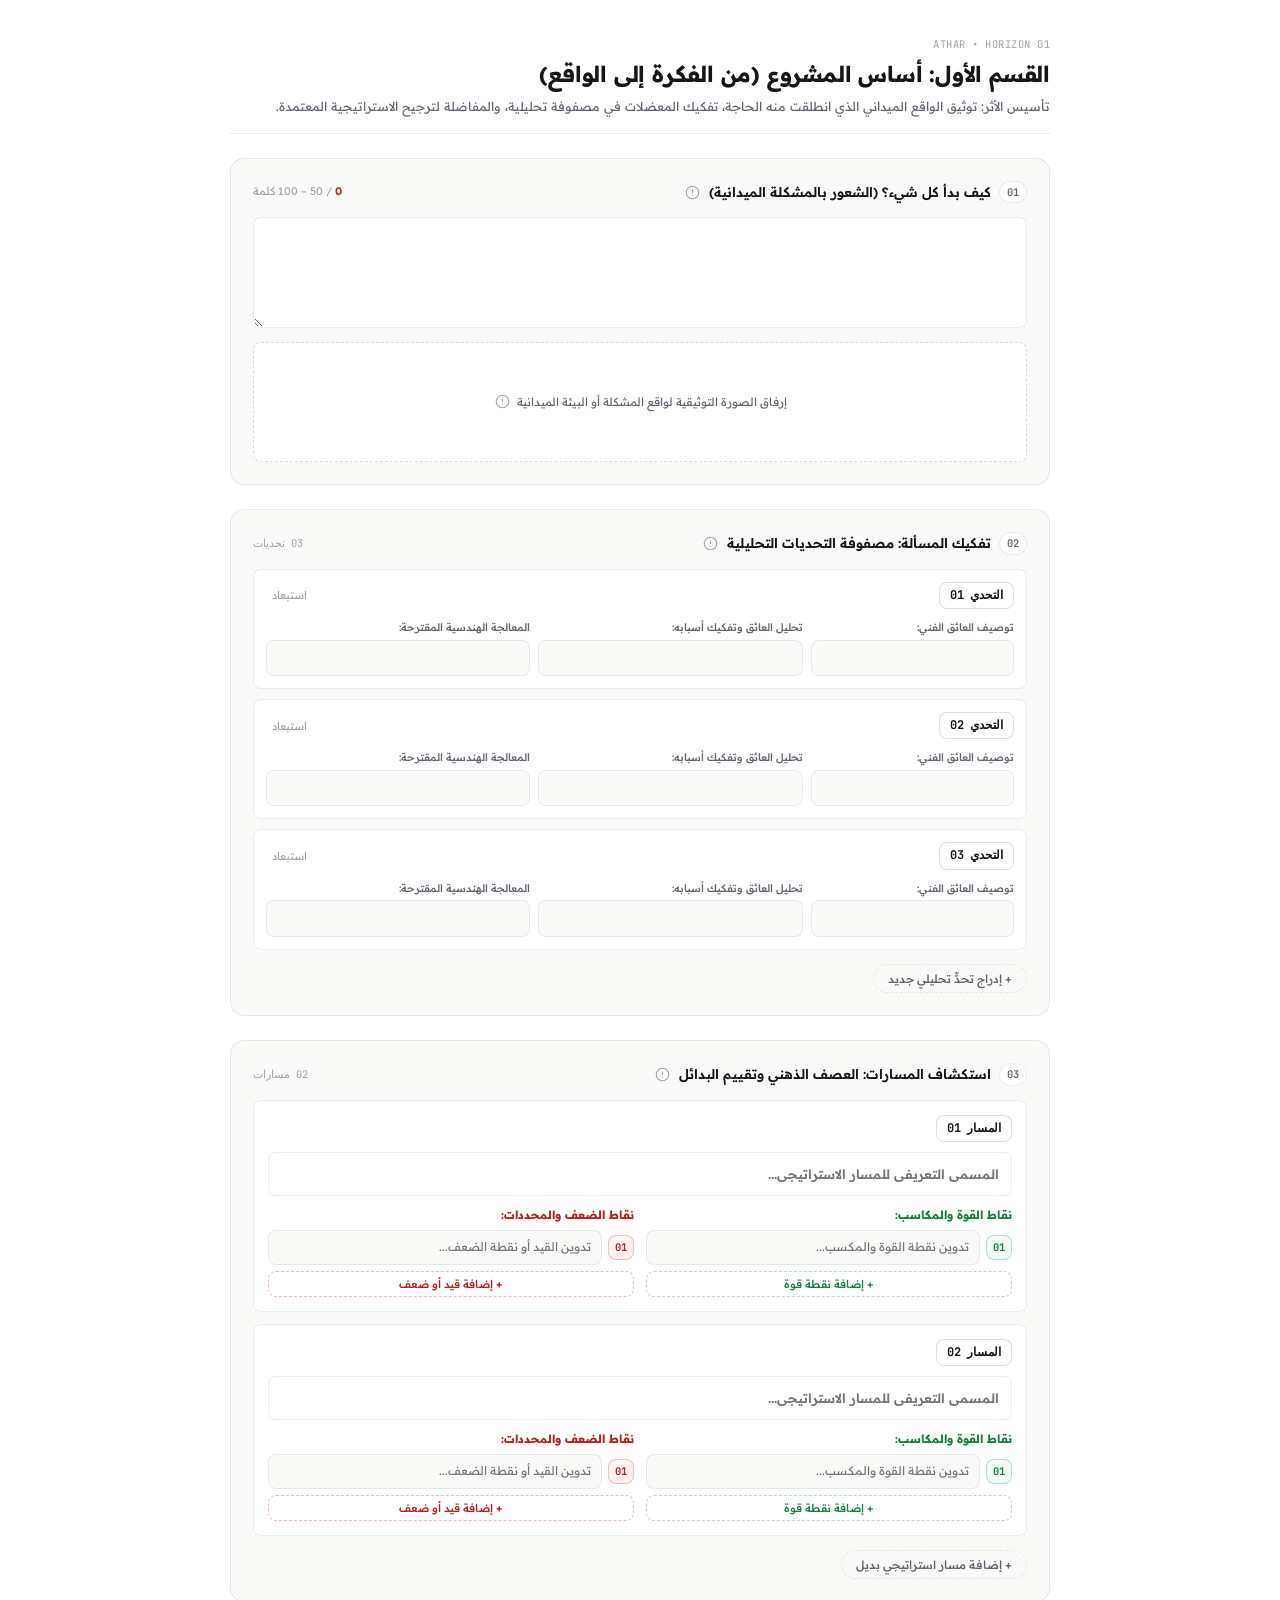
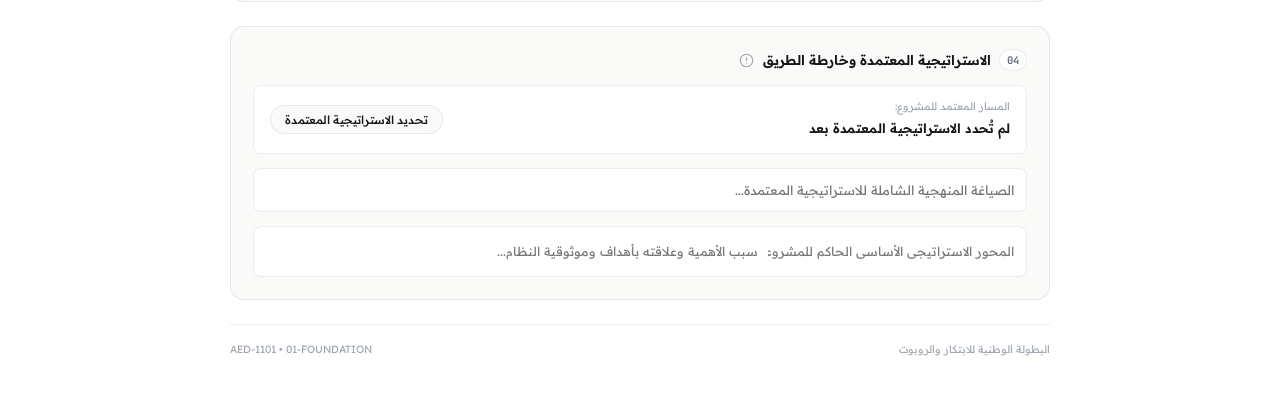
==== commit 8678e413: "Update 01_منطلق_الأثر.html" ====
--- a/modules/01_منطلق_الأثر.html
+++ b/modules/01_منطلق_الأثر.html
@@ -22,8 +22,8 @@
       --border-whisper: rgba(0, 0, 0, 0.07);
       --border-focus: rgba(20, 22, 25, 0.3);
 
-      --accent-valid: #10b981;
-      --accent-alert: #b91c1c;
+      --green-serene: #15803d;
+      --red-serene: #b91c1c;
 
       --font-body: 'Readex Pro', -apple-system, sans-serif;
       --font-code: 'JetBrains Mono', monospace;
@@ -209,7 +209,7 @@
       transform: translateY(0);
     }
 
-    /* عداد الكلمات المندمج */
+    /* عداد الكلمات المندمج: أحمر عند 0 ولا يتحول للأخضر إلا بين 50 إلى 100 كلمة */
     .word-meter-inline {
       font-family: var(--font-code);
       font-size: 11px;
@@ -225,8 +225,8 @@
       color: var(--ink-soft);
       transition: color 0.2s;
     }
-    .word-meter-inline.in-range .meter-current { color: var(--accent-valid); }
-    .word-meter-inline.out-range .meter-current { color: var(--accent-alert); }
+    .word-meter-inline.in-range .meter-current { color: var(--green-serene); }
+    .word-meter-inline.out-range .meter-current { color: var(--red-serene); }
 
     /* الحقول النصية المعيارية */
     textarea, input[type="text"] {
@@ -287,6 +287,7 @@
       display: flex;
       align-items: center;
       gap: 6px;
+      flex-shrink: 0;
     }
     .btn-discrete-action {
       border: none;
@@ -298,12 +299,12 @@
       border-radius: var(--radius-sm);
       transition: all 0.2s var(--ease);
     }
-    .btn-discrete-action:hover { color: var(--accent-alert); }
+    .btn-discrete-action:hover { color: var(--red-serene); }
 
     .confirm-pop-deck {
       display: none;
       align-items: center;
-      gap: 6px;
+      gap: 5px;
       background: var(--surface-pure);
       padding: 2px 6px;
       border-radius: var(--radius-sm);
@@ -314,11 +315,11 @@
     }
     .btn-affirm-del {
       border: none;
-      background: var(--accent-alert);
+      background: var(--red-serene);
       color: #ffffff;
-      font-size: 10px;
+      font-size: 9.5px;
       font-weight: 600;
-      padding: 3px 8px;
+      padding: 2px 8px;
       border-radius: var(--radius-pill);
       cursor: pointer;
     }
@@ -326,7 +327,7 @@
       border: none;
       background: transparent;
       color: var(--ink-soft);
-      font-size: 10px;
+      font-size: 9.5px;
       cursor: pointer;
       padding: 2px 4px;
     }
@@ -401,11 +402,11 @@
       align-items: center;
     }
 
-    /* التعديد الذري لنقاط القوة والضعف */
+    /* التعديد الذري الملون والمرقم لنقاط القوة والضعف */
     .atomic-split-grid {
       display: grid;
       grid-template-columns: 1fr 1fr;
-      gap: 10px;
+      gap: 12px;
     }
     @media(max-width: 600px) {
       .atomic-split-grid { grid-template-columns: 1fr; }
@@ -415,11 +416,15 @@
       flex-direction: column;
       gap: 6px;
     }
+
+    /* عناوين الأعمدة بالألوان الهادئة المعتمدة */
     .atomic-column-header {
-      font-size: 11px;
-      font-weight: 600;
-      color: var(--ink-soft);
-    }
+      font-size: 11.5px;
+      font-weight: 700;
+    }
+    .header-pro { color: var(--green-serene); }
+    .header-con { color: var(--red-serene); }
+
     .atomic-list {
       display: flex;
       flex-direction: column;
@@ -428,13 +433,37 @@
     .atomic-point-row {
       display: flex;
       align-items: center;
-      gap: 4px;
+      gap: 6px;
     }
     .atomic-point-row input {
       background: var(--surface-card);
-      padding: 6px 9px;
-      font-size: 11.5px;
-    }
+      padding: 6px 10px;
+      font-size: 12px;
+      flex: 1;
+      min-width: 0;
+    }
+
+    /* شارات الترقيم الحسابية الدقيقة للنقاط */
+    .point-num-tag {
+      font-family: var(--font-code);
+      font-size: 10.5px;
+      font-weight: 700;
+      padding: 3px 6px;
+      border-radius: var(--radius-sm);
+      flex-shrink: 0;
+      letter-spacing: -0.2px;
+    }
+    .tag-pro {
+      color: var(--green-serene);
+      background: #f0fdf4;
+      border: 1px solid rgba(21, 128, 61, 0.25);
+    }
+    .tag-con {
+      color: var(--red-serene);
+      background: #fef2f2;
+      border: 1px solid rgba(185, 28, 28, 0.25);
+    }
+
     .btn-remove-point {
       border: none;
       background: transparent;
@@ -442,26 +471,40 @@
       cursor: pointer;
       font-size: 11px;
       padding: 2px 4px;
-    }
-    .btn-remove-point:hover { color: var(--accent-alert); }
-
+      flex-shrink: 0;
+      transition: color 0.2s;
+    }
+    .btn-remove-point:hover { color: var(--red-serene); }
+
+    /* أزرار إضافة النقاط المتناغمة */
     .btn-add-point {
       background: transparent;
-      border: 1px dashed var(--border-whisper);
       border-radius: var(--radius-sm);
-      padding: 4px 8px;
-      font-size: 10.5px;
-      color: var(--ink-soft);
+      padding: 5px 10px;
+      font-size: 11px;
+      font-weight: 500;
       cursor: pointer;
       text-align: center;
       transition: all 0.2s;
     }
-    .btn-add-point:hover {
-      border-color: var(--ink-deep);
-      color: var(--ink-deep);
-    }
-
-    /* أزرار الإضافة الذرية */
+    .pro-add {
+      color: var(--green-serene);
+      border: 1px dashed rgba(21, 128, 61, 0.3);
+    }
+    .pro-add:hover {
+      background: #f0fdf4;
+      border-color: var(--green-serene);
+    }
+    .con-add {
+      color: var(--red-serene);
+      border: 1px dashed rgba(185, 28, 28, 0.3);
+    }
+    .con-add:hover {
+      background: #fef2f2;
+      border-color: var(--red-serene);
+    }
+
+    /* أزرار الإضافة الذرية للأقسام */
     .btn-append-atom {
       background: transparent;
       border: 1px dashed var(--border-whisper);
@@ -609,7 +652,7 @@
 </head>
 <body>
 
-  <!-- حاوية التلميح المركزية الحرة المحسوبة برمجياً لمنع فيضان الشاشة -->
+  <!-- حاوية التلميح المركزية الحرة المحسوبة برمجياً -->
   <div id="masterTooltip"></div>
 
   <div class="master-flow">
@@ -637,7 +680,8 @@
           </button>
         </div>
 
-        <div class="word-meter-inline" id="originMeterWrap">
+        <!-- عداد الكلمات: يبدأ أحمر عند 0 ولا يتحول للأخضر إلا بين 50 إلى 100 كلمة -->
+        <div class="word-meter-inline out-range" id="originMeterWrap">
           <span class="meter-current" id="wordCountDigit">0</span>
           <span>/ 50 – 100 كلمة</span>
         </div>
@@ -693,7 +737,7 @@
       </button>
     </section>
 
-    <!-- 03: استكشاف المسارات وتقييم البدائل -->
+    <!-- 03: استكشاف المسارات وتقييم البدائل مع تأكيد حذف النقاط بخطوتين -->
     <section class="stage-section">
       <div class="stage-bar">
         <div class="stage-identity">
@@ -773,8 +817,8 @@
   </div>
 
   <script>
-    const STORAGE_KEY = 'ATHAR_FOUNDATION_SCHEMA_V7';
-    const IMAGE_KEY = 'ATHAR_FOUNDATION_IMAGE_V7';
+    const STORAGE_KEY = 'ATHAR_FOUNDATION_SCHEMA_V9';
+    const IMAGE_KEY = 'ATHAR_FOUNDATION_IMAGE_V9';
 
     let state = {
       narration: "",
@@ -858,7 +902,6 @@
       }
     }
 
-    // إدارة نقر رف الصورة لمنع تعارض زر التلميح مع فتح الملف
     function handleOriginShelfClick(targetInputId, e) {
       if (e.target.closest('.beacon-btn') || e.target.closest('.confirm-pop-deck') || e.target.closest('.btn-discrete-action')) {
         return;
@@ -866,7 +909,7 @@
       document.getElementById(targetInputId).click();
     }
 
-    // 1. تدقيق عداد الكلمات
+    // 1. تدقيق عداد الكلمات: يبدأ أحمر عند 0 ولا يتحول للأخضر إلا بين 50 إلى 100 كلمة
     function evaluateOriginMeter() {
       const text = document.getElementById('originNarration').value.trim();
       const count = text ? text.split(/\s+/).length : 0;
@@ -935,7 +978,6 @@
       document.getElementById('challengesCountLabel').innerText = `${total < 10 ? '0' + total : total} تحديات`;
     }
 
-    // تأكيد استبعاد التحدي بخطوتين
     function armChallengeDelete(idx) {
       document.querySelector(`#ch_del_slot_${idx} .btn-discrete-action`).style.display = 'none';
       document.getElementById(`ch_del_confirm_${idx}`).classList.add('active');
@@ -974,7 +1016,7 @@
     }
 
     // ============================================================
-    // 3. إدارة فضاء البدائل مع الترقيم التلقائي والتأكيد بخطوتين
+    // 3. إدارة فضاء البدائل مع تأكيد حذف النقاط الفردية بخطوتين
     // ============================================================
     function renderStrategies() {
       const deck = document.getElementById('strategiesDeck');
@@ -1008,32 +1050,60 @@
           <input type="text" placeholder="المسمى التعريفي للمسار الاستراتيجي..." value="${escapeHtml(item.title)}" oninput="updateStrategyTitle(${sIdx}, this.value)" style="font-weight:600;">
 
           <div class="atomic-split-grid">
-            <!-- نقاط القوة -->
+            <!-- نقاط القوة والمكاسب (باللون الأخضر، والترقيم، والتأكيد بخطوتين) -->
             <div class="atomic-column">
-              <span class="atomic-column-header">نقاط القوة والمكاسب:</span>
+              <span class="atomic-column-header header-pro">نقاط القوة والمكاسب:</span>
               <div class="atomic-list" id="pros_list_${sIdx}">
-                ${item.pros.map((p, pIdx) => `
-                  <div class="atomic-point-row">
-                    <input type="text" value="${escapeHtml(p)}" oninput="updateAtomicPoint(${sIdx}, 'pros', ${pIdx}, this.value)">
-                    ${item.pros.length > 1 ? `<button type="button" class="btn-remove-point" onclick="removeAtomicPoint(${sIdx}, 'pros', ${pIdx})">✕</button>` : ''}
-                  </div>
-                `).join('')}
+                ${item.pros.map((p, pIdx) => {
+                  const pNum = pIdx + 1;
+                  const formattedP = pNum < 10 ? `0${pNum}` : `${pNum}`;
+                  return `
+                    <div class="atomic-point-row">
+                      <span class="point-num-tag tag-pro">${formattedP}</span>
+                      <input type="text" placeholder="تدوين نقطة القوة والمكسب..." value="${escapeHtml(p)}" oninput="updateAtomicPoint(${sIdx}, 'pros', ${pIdx}, this.value)">
+                      
+                      ${item.pros.length > 1 ? `
+                        <div class="inline-action-slot" id="pros_del_slot_${sIdx}_${pIdx}">
+                          <button type="button" class="btn-remove-point" onclick="armPointDelete('pros', ${sIdx}, ${pIdx})" title="حذف النقطة">✕</button>
+                          <div class="confirm-pop-deck" id="pros_del_confirm_${sIdx}_${pIdx}">
+                            <button type="button" class="btn-affirm-del" onclick="confirmPointDelete('pros', ${sIdx}, ${pIdx})">تأكيد</button>
+                            <button type="button" class="btn-cancel-del" onclick="disarmPointDelete('pros', ${sIdx}, ${pIdx})">تراجع</button>
+                          </div>
+                        </div>
+                      ` : ''}
+                    </div>
+                  `;
+                }).join('')}
               </div>
-              <button type="button" class="btn-add-point" onclick="addAtomicPoint(${sIdx}, 'pros')">+ إضافة نقطة قوة</button>
+              <button type="button" class="btn-add-point pro-add" onclick="addAtomicPoint(${sIdx}, 'pros')">+ إضافة نقطة قوة</button>
             </div>
 
-            <!-- نقاط الضعف والمحددات -->
+            <!-- نقاط الضعف والمحددات (باللون الأحمر، والترقيم، والتأكيد بخطوتين) -->
             <div class="atomic-column">
-              <span class="atomic-column-header">نقاط الضعف والمحددات:</span>
+              <span class="atomic-column-header header-con">نقاط الضعف والمحددات:</span>
               <div class="atomic-list" id="cons_list_${sIdx}">
-                ${item.cons.map((c, cIdx) => `
-                  <div class="atomic-point-row">
-                    <input type="text" value="${escapeHtml(c)}" oninput="updateAtomicPoint(${sIdx}, 'cons', ${cIdx}, this.value)">
-                    ${item.cons.length > 1 ? `<button type="button" class="btn-remove-point" onclick="removeAtomicPoint(${sIdx}, 'cons', ${cIdx})">✕</button>` : ''}
-                  </div>
-                `).join('')}
+                ${item.cons.map((c, cIdx) => {
+                  const cNum = cIdx + 1;
+                  const formattedC = cNum < 10 ? `0${cNum}` : `${cNum}`;
+                  return `
+                    <div class="atomic-point-row">
+                      <span class="point-num-tag tag-con">${formattedC}</span>
+                      <input type="text" placeholder="تدوين القيد أو نقطة الضعف..." value="${escapeHtml(c)}" oninput="updateAtomicPoint(${sIdx}, 'cons', ${cIdx}, this.value)">
+                      
+                      ${item.cons.length > 1 ? `
+                        <div class="inline-action-slot" id="cons_del_slot_${sIdx}_${cIdx}">
+                          <button type="button" class="btn-remove-point" onclick="armPointDelete('cons', ${sIdx}, ${cIdx})" title="حذف النقطة">✕</button>
+                          <div class="confirm-pop-deck" id="cons_del_confirm_${sIdx}_${cIdx}">
+                            <button type="button" class="btn-affirm-del" onclick="confirmPointDelete('cons', ${sIdx}, ${cIdx})">تأكيد</button>
+                            <button type="button" class="btn-cancel-del" onclick="disarmPointDelete('cons', ${sIdx}, ${cIdx})">تراجع</button>
+                          </div>
+                        </div>
+                      ` : ''}
+                    </div>
+                  `;
+                }).join('')}
               </div>
-              <button type="button" class="btn-add-point" onclick="addAtomicPoint(${sIdx}, 'cons')">+ إضافة قيد أو ضعف</button>
+              <button type="button" class="btn-add-point con-add" onclick="addAtomicPoint(${sIdx}, 'cons')">+ إضافة قيد أو ضعف</button>
             </div>
           </div>
         `;
@@ -1045,7 +1115,23 @@
       updateAdoptedDisplay();
     }
 
-    // تأكيد استبعاد المسار بخطوتين
+    // إدارة تأكيد حذف النقاط الفردية بخطوتين
+    function armPointDelete(type, sIdx, pIdx) {
+      document.querySelector(`#${type}_del_slot_${sIdx}_${pIdx} .btn-remove-point`).style.display = 'none';
+      document.getElementById(`${type}_del_confirm_${sIdx}_${pIdx}`).classList.add('active');
+    }
+
+    function disarmPointDelete(type, sIdx, pIdx) {
+      document.querySelector(`#${type}_del_slot_${sIdx}_${pIdx} .btn-remove-point`).style.display = 'inline-block';
+      document.getElementById(`${type}_del_confirm_${sIdx}_${pIdx}`).classList.remove('active');
+    }
+
+    function confirmPointDelete(type, sIdx, pIdx) {
+      state.strategies[sIdx][type].splice(pIdx, 1);
+      renderStrategies();
+      persistMasterState();
+    }
+
     function armStrategyDelete(idx) {
       document.querySelector(`#strat_del_slot_${idx} .btn-discrete-action`).style.display = 'none';
       document.getElementById(`strat_del_confirm_${idx}`).classList.add('active');
@@ -1096,12 +1182,6 @@
 
     function addAtomicPoint(sIdx, type) {
       state.strategies[sIdx][type].push("");
-      renderStrategies();
-      persistMasterState();
-    }
-
-    function removeAtomicPoint(sIdx, type, pIdx) {
-      state.strategies[sIdx][type].splice(pIdx, 1);
       renderStrategies();
       persistMasterState();
     }
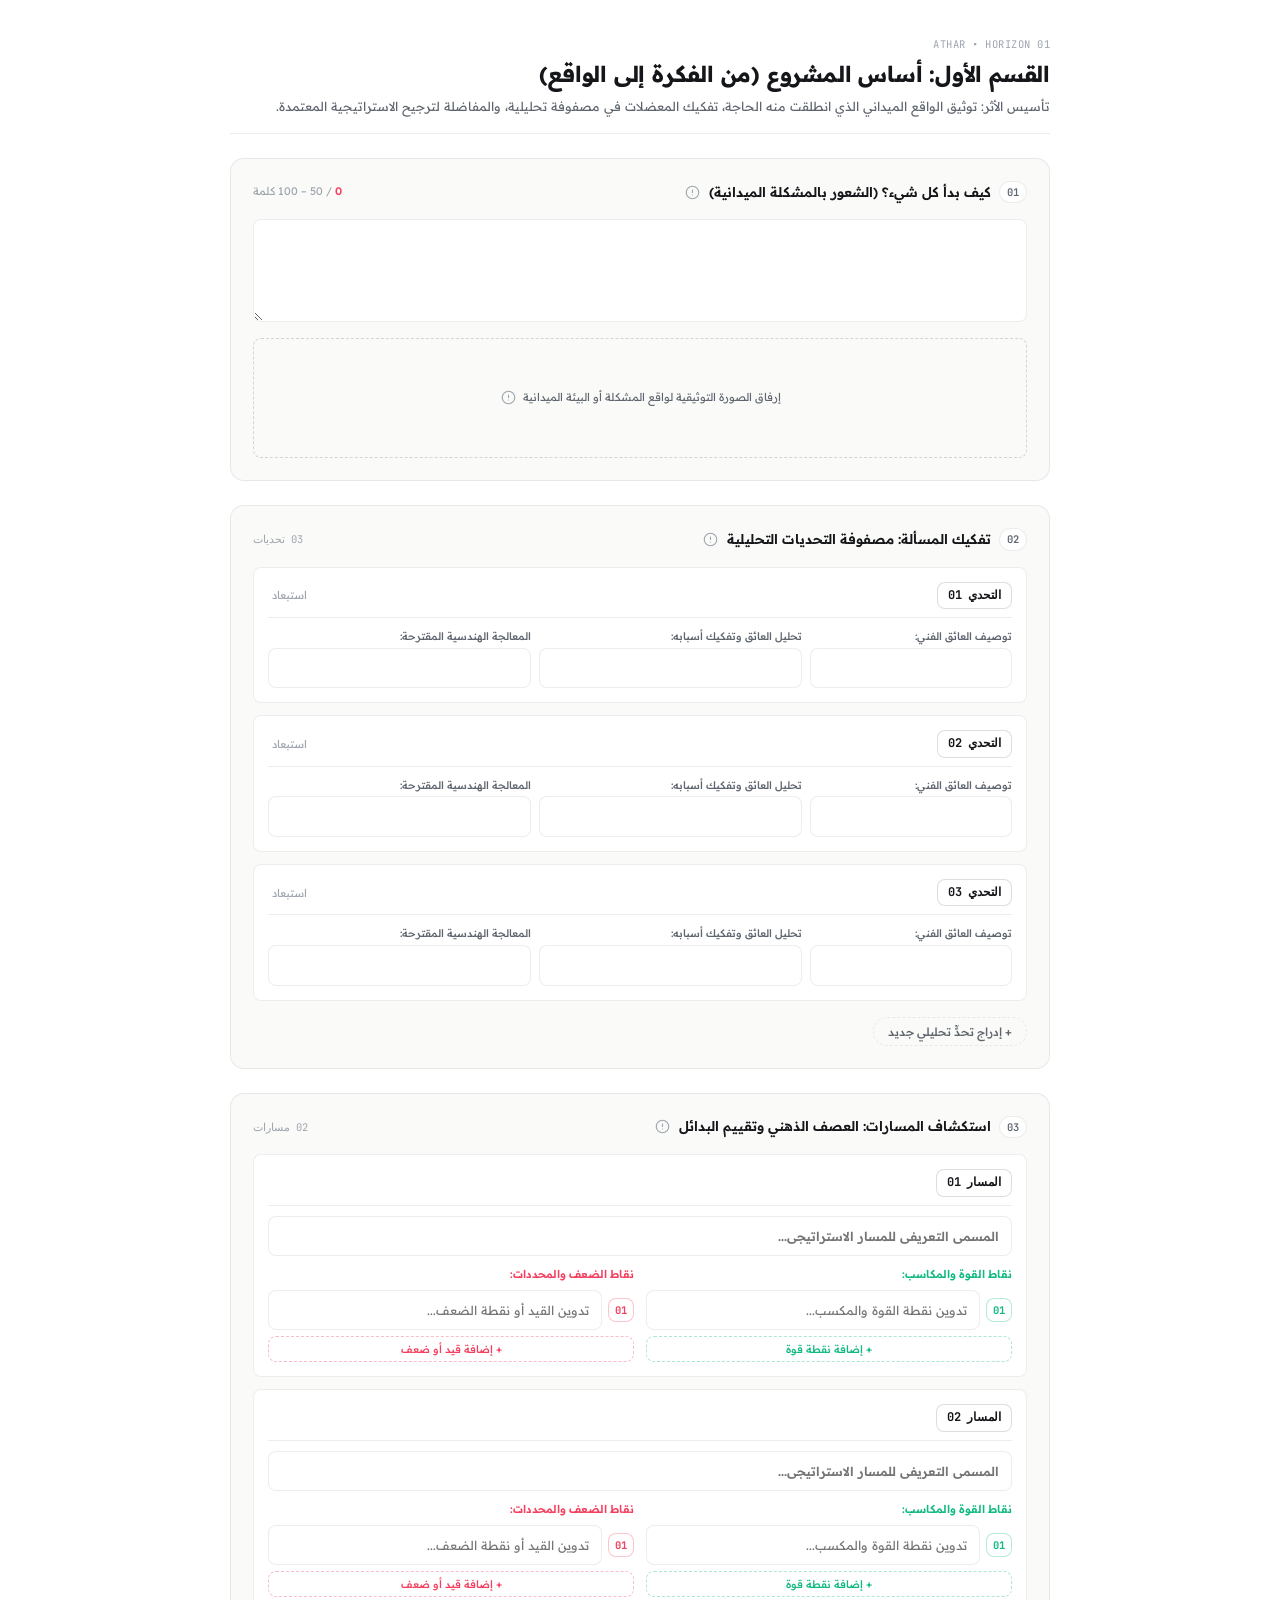
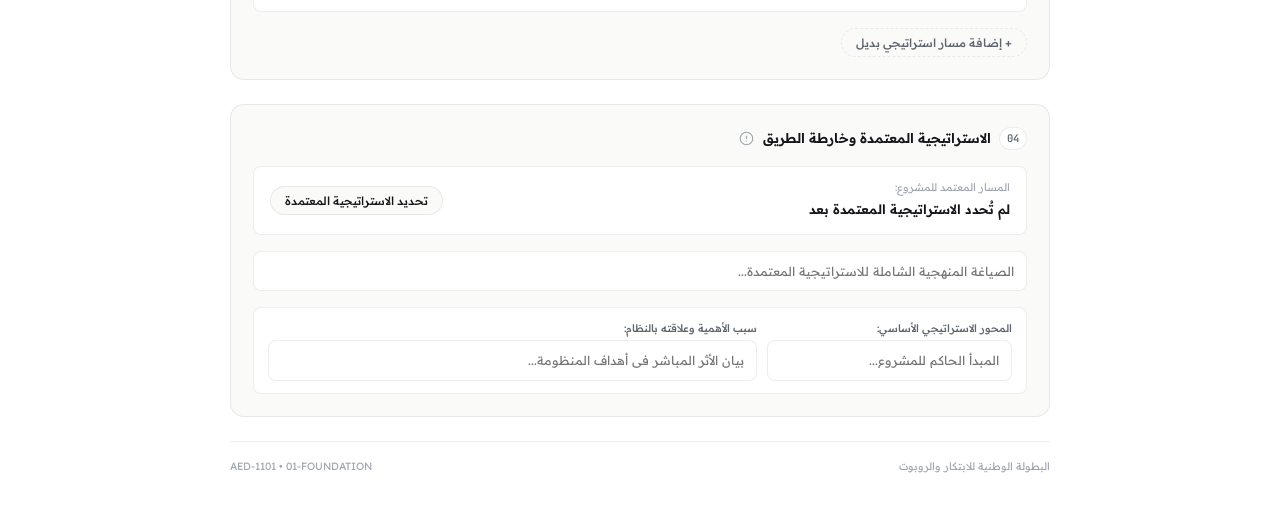
==== commit eae6388b: "Update 01_منطلق_الأثر.html" ====
--- a/modules/01_منطلق_الأثر.html
+++ b/modules/01_منطلق_الأثر.html
@@ -10,6 +10,7 @@
   <link href="https://fonts.googleapis.com/css2?family=JetBrains+Mono:wght@400;500;600;700&family=Readex+Pro:wght@300;400;500;600;700&display=swap" rel="stylesheet">
 
   <style>
+    /* التوافق اللوني الحرفي والمطلق مع منظومة ATHAR وباقي الأقسام */
     :root {
       --bg-sky: #faf9f6;
       --surface-pure: #ffffff;
@@ -22,8 +23,8 @@
       --border-whisper: rgba(0, 0, 0, 0.07);
       --border-focus: rgba(20, 22, 25, 0.3);
 
-      --green-serene: #15803d;
-      --red-serene: #b91c1c;
+      --accent-valid: #10b981;
+      --accent-alert: #f43f5e;
 
       --font-body: 'Readex Pro', -apple-system, sans-serif;
       --font-code: 'JetBrains Mono', monospace;
@@ -91,7 +92,7 @@
       line-height: 1.65;
     }
 
-    /* كتل الأقسام */
+    /* كتل الأقسام المتطابقة مع الأقسام 2 و 3 و 4 و 5 */
     .stage-section {
       background: var(--surface-card);
       border-radius: var(--radius-md);
@@ -99,7 +100,8 @@
       padding: clamp(14px, 3vw, 22px);
       display: flex;
       flex-direction: column;
-      gap: 14px;
+      gap: 16px;
+      position: relative;
       transition: all 0.3s var(--ease);
       scroll-margin-top: 18px;
     }
@@ -141,7 +143,7 @@
       line-height: 1.4;
     }
 
-    /* شارات الترقيم التلقائي الموقرة */
+    /* شارات الترقيم التلقائي الموحدة */
     .auto-num-badge {
       font-family: var(--font-code);
       font-size: 12px;
@@ -209,7 +211,7 @@
       transform: translateY(0);
     }
 
-    /* عداد الكلمات المندمج: أحمر عند 0 ولا يتحول للأخضر إلا بين 50 إلى 100 كلمة */
+    /* عداد الكلمات الموحد بلوني المنظومة الأساسية */
     .word-meter-inline {
       font-family: var(--font-code);
       font-size: 11px;
@@ -225,17 +227,17 @@
       color: var(--ink-soft);
       transition: color 0.2s;
     }
-    .word-meter-inline.in-range .meter-current { color: var(--green-serene); }
-    .word-meter-inline.out-range .meter-current { color: var(--red-serene); }
-
-    /* الحقول النصية المعيارية */
+    .word-meter-inline.in-range .meter-current { color: var(--accent-valid); }
+    .word-meter-inline.out-range .meter-current { color: var(--accent-alert); }
+
+    /* الحقول النصية المتطابقة نقاءً مع باقي الأقسام */
     textarea, input[type="text"] {
       width: 100%;
       border: 1px solid var(--border-whisper);
       border-radius: var(--radius-sm);
-      padding: 10px 12px;
-      font-size: 13px;
-      line-height: 1.7;
+      padding: 9px 12px;
+      font-size: 12.5px;
+      line-height: 1.65;
       color: var(--ink-deep);
       background: var(--surface-pure);
       outline: none;
@@ -250,11 +252,11 @@
       min-height: 75px;
     }
 
-    /* مسرح إرفاق الصورة التأسيسية */
+    /* مسرح إرفاق الصورة التأسيسية المتطابق مع باقي الأقسام */
     .media-shelf {
       border: 1px dashed rgba(20, 22, 25, 0.16);
       border-radius: var(--radius-sm);
-      background: var(--surface-pure);
+      background: var(--surface-card);
       padding: 16px;
       display: flex;
       flex-direction: column;
@@ -271,7 +273,7 @@
       border-color: var(--ink-deep);
     }
     .media-shelf-text {
-      font-size: 11.5px;
+      font-size: 11px;
       color: var(--ink-soft);
     }
     .media-display {
@@ -295,11 +297,11 @@
       color: var(--ink-subtle);
       cursor: pointer;
       font-size: 11px;
-      padding: 3px 6px;
+      padding: 2px 4px;
       border-radius: var(--radius-sm);
       transition: all 0.2s var(--ease);
     }
-    .btn-discrete-action:hover { color: var(--red-serene); }
+    .btn-discrete-action:hover { color: var(--accent-alert); }
 
     .confirm-pop-deck {
       display: none;
@@ -308,14 +310,14 @@
       background: var(--surface-pure);
       padding: 2px 6px;
       border-radius: var(--radius-sm);
-      border: 1px solid rgba(185, 28, 28, 0.25);
+      border: 1px solid rgba(244, 63, 94, 0.3);
     }
     .confirm-pop-deck.active {
       display: inline-flex;
     }
     .btn-affirm-del {
       border: none;
-      background: var(--red-serene);
+      background: var(--accent-alert);
       color: #ffffff;
       font-size: 9.5px;
       font-weight: 600;
@@ -336,13 +338,13 @@
     .ledger-stack {
       display: flex;
       flex-direction: column;
-      gap: 10px;
+      gap: 12px;
     }
     .ledger-entry {
       background: var(--surface-pure);
       border: 1px solid var(--border-whisper);
       border-radius: var(--radius-sm);
-      padding: 12px;
+      padding: 14px;
       display: flex;
       flex-direction: column;
       gap: 10px;
@@ -352,6 +354,8 @@
       display: flex;
       justify-content: space-between;
       align-items: center;
+      border-bottom: 1px solid var(--border-whisper);
+      padding-bottom: 8px;
     }
 
     .ledger-triplet {
@@ -366,13 +370,8 @@
       font-size: 10.5px;
       font-weight: 500;
       color: var(--ink-soft);
-      margin-bottom: 4px;
+      margin-bottom: 3px;
       display: block;
-    }
-    .ledger-triplet input {
-      background: var(--surface-card);
-      font-size: 12px;
-      padding: 7px 10px;
     }
 
     /* فضاء استكشاف البدائل */
@@ -400,9 +399,11 @@
       display: flex;
       justify-content: space-between;
       align-items: center;
-    }
-
-    /* التعديد الذري الملون والمرقم لنقاط القوة والضعف */
+      border-bottom: 1px solid var(--border-whisper);
+      padding-bottom: 8px;
+    }
+
+    /* التعديد الذري الملون والمرقم لنقاط القوة والضعف بنقاء تام */
     .atomic-split-grid {
       display: grid;
       grid-template-columns: 1fr 1fr;
@@ -417,13 +418,12 @@
       gap: 6px;
     }
 
-    /* عناوين الأعمدة بالألوان الهادئة المعتمدة */
     .atomic-column-header {
-      font-size: 11.5px;
-      font-weight: 700;
-    }
-    .header-pro { color: var(--green-serene); }
-    .header-con { color: var(--red-serene); }
+      font-size: 11px;
+      font-weight: 600;
+    }
+    .header-pro { color: var(--accent-valid); }
+    .header-con { color: var(--accent-alert); }
 
     .atomic-list {
       display: flex;
@@ -435,33 +435,25 @@
       align-items: center;
       gap: 6px;
     }
-    .atomic-point-row input {
-      background: var(--surface-card);
-      padding: 6px 10px;
-      font-size: 12px;
-      flex: 1;
-      min-width: 0;
-    }
-
-    /* شارات الترقيم الحسابية الدقيقة للنقاط */
+
+    /* شارات الترقيم النظيفة المتطابقة في الملمس مع بقية الأقسام */
     .point-num-tag {
       font-family: var(--font-code);
       font-size: 10.5px;
       font-weight: 700;
       padding: 3px 6px;
       border-radius: var(--radius-sm);
+      background: var(--surface-pure);
       flex-shrink: 0;
       letter-spacing: -0.2px;
     }
     .tag-pro {
-      color: var(--green-serene);
-      background: #f0fdf4;
-      border: 1px solid rgba(21, 128, 61, 0.25);
+      color: var(--accent-valid);
+      border: 1px solid rgba(16, 185, 129, 0.3);
     }
     .tag-con {
-      color: var(--red-serene);
-      background: #fef2f2;
-      border: 1px solid rgba(185, 28, 28, 0.25);
+      color: var(--accent-alert);
+      border: 1px solid rgba(244, 63, 94, 0.3);
     }
 
     .btn-remove-point {
@@ -474,34 +466,32 @@
       flex-shrink: 0;
       transition: color 0.2s;
     }
-    .btn-remove-point:hover { color: var(--red-serene); }
+    .btn-remove-point:hover { color: var(--accent-alert); }
 
     /* أزرار إضافة النقاط المتناغمة */
     .btn-add-point {
       background: transparent;
       border-radius: var(--radius-sm);
       padding: 5px 10px;
-      font-size: 11px;
+      font-size: 10.5px;
       font-weight: 500;
       cursor: pointer;
       text-align: center;
       transition: all 0.2s;
     }
     .pro-add {
-      color: var(--green-serene);
-      border: 1px dashed rgba(21, 128, 61, 0.3);
+      color: var(--accent-valid);
+      border: 1px dashed rgba(16, 185, 129, 0.35);
     }
     .pro-add:hover {
-      background: #f0fdf4;
-      border-color: var(--green-serene);
+      border-color: var(--accent-valid);
     }
     .con-add {
-      color: var(--red-serene);
-      border: 1px dashed rgba(185, 28, 28, 0.3);
+      color: var(--accent-alert);
+      border: 1px dashed rgba(244, 63, 94, 0.35);
     }
     .con-add:hover {
-      background: #fef2f2;
-      border-color: var(--red-serene);
+      border-color: var(--accent-alert);
     }
 
     /* أزرار الإضافة الذرية للأقسام */
@@ -567,22 +557,11 @@
       background: var(--surface-pure);
       border: 1px solid var(--border-whisper);
       border-radius: var(--radius-sm);
-      padding: 10px 12px;
+      padding: 12px 14px;
       align-items: center;
     }
     @media (max-width: 600px) {
       .single-pillar-layout { grid-template-columns: 1fr; }
-    }
-    .single-pillar-layout input {
-      border: none;
-      background: transparent;
-      padding: 4px 0;
-      font-size: 12.5px;
-      border-radius: 0;
-    }
-    .single-pillar-layout input:focus {
-      border-bottom: 1px solid var(--ink-deep);
-      box-shadow: none;
     }
 
     /* نافذة الاختيار المنضبطة */
@@ -680,7 +659,7 @@
           </button>
         </div>
 
-        <!-- عداد الكلمات: يبدأ أحمر عند 0 ولا يتحول للأخضر إلا بين 50 إلى 100 كلمة -->
+        <!-- عداد الكلمات الموحد بلوني المنظومة الأساسية -->
         <div class="word-meter-inline out-range" id="originMeterWrap">
           <span class="meter-current" id="wordCountDigit">0</span>
           <span>/ 50 – 100 كلمة</span>
@@ -737,7 +716,7 @@
       </button>
     </section>
 
-    <!-- 03: استكشاف المسارات وتقييم البدائل مع تأكيد حذف النقاط بخطوتين -->
+    <!-- 03: استكشاف المسارات وتقييم البدائل -->
     <section class="stage-section">
       <div class="stage-bar">
         <div class="stage-identity">
@@ -761,7 +740,7 @@
       </button>
     </section>
 
-    <!-- 04: الاستراتيجية المعتمدة وخارطة الطريق (محور استراتيجي أساسي واحد) -->
+    <!-- 04: الاستراتيجية المعتمدة وخارطة الطريق -->
     <section class="stage-section">
       <div class="stage-bar">
         <div class="stage-identity">
@@ -789,10 +768,16 @@
 
       <input type="text" id="finalStrategyStatement" placeholder="الصياغة المنهجية الشاملة للاستراتيجية المعتمدة..." oninput="persistMasterState()">
 
-      <!-- محور استراتيجي أساسي مفرَد مع بيان الأهمية -->
+      <!-- محور استراتيجي أساسي مفرَد متطابق مع باقي الأقسام -->
       <div class="single-pillar-layout">
-        <input type="text" id="single_pillar_axis" placeholder="المحور الاستراتيجي الأساسي الحاكم للمشروع..." oninput="persistMasterState()">
-        <input type="text" id="single_pillar_reason" placeholder="سبب الأهمية وعلاقته بأهداف وموثوقية النظام..." oninput="persistMasterState()">
+        <div>
+          <span class="triplet-label">المحور الاستراتيجي الأساسي:</span>
+          <input type="text" id="single_pillar_axis" placeholder="المبدأ الحاكم للمشروع..." oninput="persistMasterState()">
+        </div>
+        <div>
+          <span class="triplet-label">سبب الأهمية وعلاقته بالنظام:</span>
+          <input type="text" id="single_pillar_reason" placeholder="بيان الأثر المباشر في أهداف المنظومة..." oninput="persistMasterState()">
+        </div>
       </div>
     </section>
 
@@ -817,8 +802,8 @@
   </div>
 
   <script>
-    const STORAGE_KEY = 'ATHAR_FOUNDATION_SCHEMA_V9';
-    const IMAGE_KEY = 'ATHAR_FOUNDATION_IMAGE_V9';
+    const STORAGE_KEY = 'ATHAR_FOUNDATION_SCHEMA_V10';
+    const IMAGE_KEY = 'ATHAR_FOUNDATION_IMAGE_V10';
 
     let state = {
       narration: "",
@@ -909,7 +894,7 @@
       document.getElementById(targetInputId).click();
     }
 
-    // 1. تدقيق عداد الكلمات: يبدأ أحمر عند 0 ولا يتحول للأخضر إلا بين 50 إلى 100 كلمة
+    // 1. تدقيق عداد الكلمات
     function evaluateOriginMeter() {
       const text = document.getElementById('originNarration').value.trim();
       const count = text ? text.split(/\s+/).length : 0;
@@ -928,7 +913,7 @@
     }
 
     // ============================================================
-    // 2. إدارة مصفوفة التحديات مع الترقيم التلقائي والتأكيد بخطوتين
+    // 2. إدارة مصفوفة التحديات مع حقول نقية بيضاء كبقية الأقسام
     // ============================================================
     function renderChallenges() {
       const ledger = document.getElementById('challengesLedger');
@@ -1016,7 +1001,7 @@
     }
 
     // ============================================================
-    // 3. إدارة فضاء البدائل مع تأكيد حذف النقاط الفردية بخطوتين
+    // 3. إدارة فضاء البدائل مع حقول بيضاء وشارات متطابقة
     // ============================================================
     function renderStrategies() {
       const deck = document.getElementById('strategiesDeck');
@@ -1050,7 +1035,7 @@
           <input type="text" placeholder="المسمى التعريفي للمسار الاستراتيجي..." value="${escapeHtml(item.title)}" oninput="updateStrategyTitle(${sIdx}, this.value)" style="font-weight:600;">
 
           <div class="atomic-split-grid">
-            <!-- نقاط القوة والمكاسب (باللون الأخضر، والترقيم، والتأكيد بخطوتين) -->
+            <!-- نقاط القوة والمكاسب (بالشارات النظيفة المتوافقة) -->
             <div class="atomic-column">
               <span class="atomic-column-header header-pro">نقاط القوة والمكاسب:</span>
               <div class="atomic-list" id="pros_list_${sIdx}">
@@ -1078,7 +1063,7 @@
               <button type="button" class="btn-add-point pro-add" onclick="addAtomicPoint(${sIdx}, 'pros')">+ إضافة نقطة قوة</button>
             </div>
 
-            <!-- نقاط الضعف والمحددات (باللون الأحمر، والترقيم، والتأكيد بخطوتين) -->
+            <!-- نقاط الضعف والمحددات (بالشارات النظيفة المتوافقة) -->
             <div class="atomic-column">
               <span class="atomic-column-header header-con">نقاط الضعف والمحددات:</span>
               <div class="atomic-list" id="cons_list_${sIdx}">
@@ -1115,7 +1100,6 @@
       updateAdoptedDisplay();
     }
 
-    // إدارة تأكيد حذف النقاط الفردية بخطوتين
     function armPointDelete(type, sIdx, pIdx) {
       document.querySelector(`#${type}_del_slot_${sIdx}_${pIdx} .btn-remove-point`).style.display = 'none';
       document.getElementById(`${type}_del_confirm_${sIdx}_${pIdx}`).classList.add('active');
